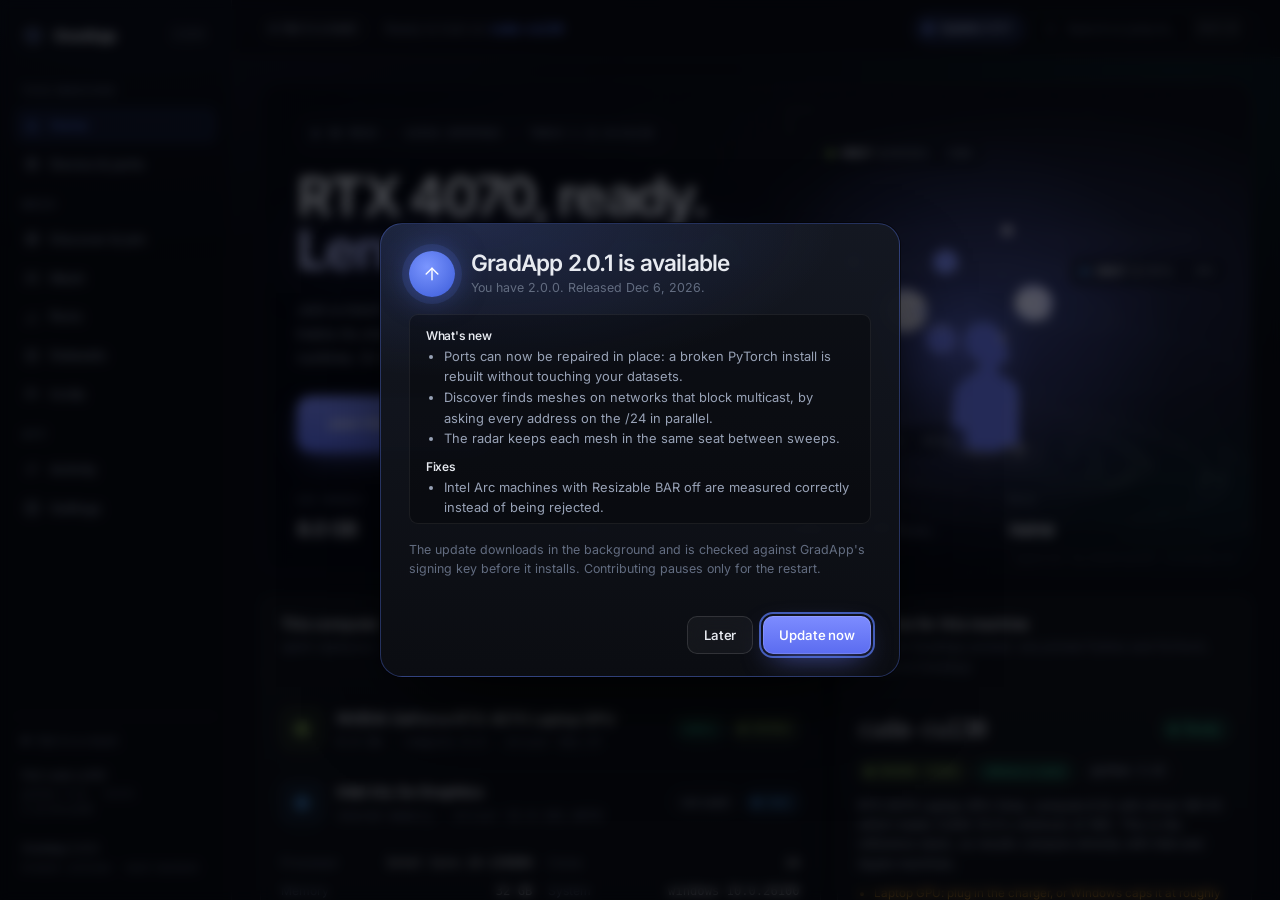
==== app/ui/index.html @ b59b4591 "GradApp 2: Tauri app with the GradMesh v5 interface, gmctl CLI Co-Authored-By: Claude Opus 5.5 <nore" ====
<!doctype html>
<html lang="en">
  <head>
    <meta charset="utf-8" />
    <meta name="viewport" content="width=device-width, initial-scale=1" />
    <meta name="color-scheme" content="dark" />
    <title>GradApp</title>
    <link rel="icon" href="./logo.png" />
    <link rel="preload" href="./fonts/InterVariable-latin.woff2" as="font" type="font/woff2" crossorigin />
    <link rel="stylesheet" href="./css/tokens.css" />
    <link rel="stylesheet" href="./css/dashboard.css" />
    <link rel="stylesheet" href="./css/radar.css" />
    <link rel="stylesheet" href="./css/app.css" />
  </head>
  <body>
    <div id="app" class="dash"></div>
    <div id="toasts" class="toasts" aria-live="polite"></div>
    <script type="module" src="./js/app.js"></script>
  </body>
</html>
---- app/ui/css/tokens.css ----
/* GradMesh v5 design system, carried over verbatim from Gradmesh-v5/app/globals.css.
   Local edits are marked "GradApp:". */
@font-face {
  font-family: "Inter";
  src: url("../fonts/InterVariable-latin.woff2") format("woff2");
  font-weight: 100 900;
  font-display: swap;
}

/* GradMesh design system.
   Hand-written rather than utility classes: the product is mostly dense, live
   data, and a small set of well-tuned primitives reads better here than a wall
   of class names. */

:root {
  /* A blue-black ground with an azure primary. The palette is deliberately
     narrow: one accent for anything actionable, cyan for secondary data series,
     and emerald reserved exclusively for "this is live right now", so a green
     dot on this product always means the same thing. */
  --bg: #07080b;
  --bg-elevated: #0b0d12;
  --surface: #0e1117;
  --surface-2: #141822;
  --line: rgba(255, 255, 255, 0.07);
  --line-strong: rgba(255, 255, 255, 0.13);

  --text: #e7eaf0;
  --text-dim: #98a2b6;
  --text-faint: #626c80;

  --accent: #5b7cfa;
  --accent-hover: #7b96ff;
  --accent-dim: #3b5bd9;
  --accent-glow: rgba(91, 124, 250, 0.2);
  --cyan: #22d3ee;
  --violet: #a78bfa;
  --live: #34d399;
  --warn: #f5a524;
  --danger: #f76b6b;

  --radius: 14px;
  --radius-sm: 9px;
  --radius-lg: 22px;

  --font-sans: "Inter", ui-sans-serif, system-ui, -apple-system, "Segoe UI", Roboto, sans-serif;
  --font-mono: ui-monospace, "SF Mono", "JetBrains Mono", "Cascadia Code", Consolas, monospace;

  --shadow-lift: 0 1px 0 rgba(255, 255, 255, 0.04) inset, 0 18px 40px -24px rgba(0, 0, 0, 0.9);

  color-scheme: dark;
}

* {
  box-sizing: border-box;
  min-width: 0;
}

html,
body {
  margin: 0;
  padding: 0;
  background: var(--bg);
  color: var(--text);
  font-family: var(--font-sans);
  font-size: 15px;
  line-height: 1.55;
  -webkit-font-smoothing: antialiased;
  text-rendering: optimizeLegibility;
}

body {
  min-height: 100vh;
  overflow-x: hidden;
}

/* A faint field of light behind everything, so flat panels have something to
   sit on. Fixed so it does not move while the page scrolls. */
body::before {
  content: "";
  position: fixed;
  inset: 0;
  pointer-events: none;
  z-index: 0;
  background:
    radial-gradient(900px 600px at 12% -10%, rgba(91, 124, 250, 0.07), transparent 60%),
    radial-gradient(800px 500px at 92% 8%, rgba(34, 211, 238, 0.06), transparent 62%);
}

a {
  color: inherit;
  text-decoration: none;
}

button,
input,
select,
textarea {
  font: inherit;
  color: inherit;
}

h1,
h2,
h3,
h4 {
  margin: 0;
  font-weight: 560;
  letter-spacing: -0.022em;
  line-height: 1.15;
}

h1 {
  font-size: clamp(2.1rem, 5vw, 3.4rem);
  letter-spacing: -0.035em;
}
h2 {
  font-size: 1.4rem;
}
h3 {
  font-size: 1.05rem;
}

p {
  margin: 0;
}

hr {
  border: 0;
  border-top: 1px solid var(--line);
  margin: 0;
}

::selection {
  background: var(--accent);
  color: #ffffff;
}

/* ------------------------------------------------------------------ layout */

.shell {
  position: relative;
  z-index: 1;
}

.container {
  width: min(1240px, calc(100% - 48px));
  margin-inline: auto;
}

.container-wide {
  width: min(1560px, calc(100% - 48px));
  margin-inline: auto;
}

.stack {
  display: flex;
  flex-direction: column;
  gap: 18px;
}
.stack-sm {
  display: flex;
  flex-direction: column;
  gap: 9px;
}
.stack-lg {
  display: flex;
  flex-direction: column;
  gap: 34px;
}

.row {
  display: flex;
  align-items: center;
  gap: 12px;
}
.row-between {
  display: flex;
  align-items: center;
  justify-content: space-between;
  gap: 16px;
  flex-wrap: wrap;
}
.wrap {
  flex-wrap: wrap;
}
.grow {
  flex: 1;
}

.grid {
  display: grid;
  gap: 16px;
}
.grid-2 {
  grid-template-columns: repeat(auto-fit, minmax(320px, 1fr));
}
.grid-3 {
  grid-template-columns: repeat(auto-fit, minmax(250px, 1fr));
}
.grid-4 {
  grid-template-columns: repeat(auto-fit, minmax(190px, 1fr));
}

/* ------------------------------------------------------------------ text */

.eyebrow {
  font-size: 0.7rem;
  font-weight: 600;
  letter-spacing: 0.16em;
  text-transform: uppercase;
  color: var(--text-faint);
}

.lead {
  font-size: 1.08rem;
  color: var(--text-dim);
  line-height: 1.6;
}

.muted {
  color: var(--text-dim);
}
.faint {
  color: var(--text-faint);
}
.small {
  font-size: 0.83rem;
}
.mono {
  font-family: var(--font-mono);
  font-variant-numeric: tabular-nums;
  letter-spacing: -0.01em;
}
.accent {
  color: var(--accent);
}
.nowrap {
  white-space: nowrap;
}
.truncate {
  overflow: hidden;
  text-overflow: ellipsis;
  white-space: nowrap;
}

/* ------------------------------------------------------------------ panels */

.panel {
  background: linear-gradient(180deg, rgba(255, 255, 255, 0.028), rgba(255, 255, 255, 0.008));
  border: 1px solid var(--line);
  border-radius: var(--radius);
  padding: 20px;
  box-shadow: var(--shadow-lift);
}

.panel-flush {
  padding: 0;
  overflow: hidden;
}

.panel-header {
  display: flex;
  align-items: center;
  justify-content: space-between;
  gap: 14px;
  padding: 15px 20px;
  border-bottom: 1px solid var(--line);
}

.panel-body {
  padding: 20px;
}

.panel-title {
  font-size: 0.95rem;
  font-weight: 560;
  letter-spacing: -0.01em;
}

/* ------------------------------------------------------------------ stats */

.stat {
  background: linear-gradient(180deg, rgba(255, 255, 255, 0.03), rgba(255, 255, 255, 0.006));
  border: 1px solid var(--line);
  border-radius: var(--radius);
  padding: 16px 18px;
  display: flex;
  flex-direction: column;
  gap: 6px;
  position: relative;
  overflow: hidden;
}

.stat-label {
  font-size: 0.72rem;
  letter-spacing: 0.1em;
  text-transform: uppercase;
  color: var(--text-faint);
  font-weight: 560;
}

.stat-value {
  font-family: var(--font-mono);
  font-variant-numeric: tabular-nums;
  font-size: 1.85rem;
  font-weight: 500;
  letter-spacing: -0.035em;
  line-height: 1.05;
}

.stat-value.is-accent {
  color: var(--accent);
}

.stat-foot {
  font-size: 0.79rem;
  color: var(--text-dim);
}

/* ------------------------------------------------------------------ badges */

.badge {
  display: inline-flex;
  align-items: center;
  gap: 6px;
  padding: 3px 9px;
  border-radius: 999px;
  font-size: 0.73rem;
  font-weight: 560;
  letter-spacing: 0.01em;
  border: 1px solid var(--line-strong);
  color: var(--text-dim);
  white-space: nowrap;
}

.badge-accent {
  color: var(--accent);
  border-color: rgba(91, 124, 250, 0.32);
  background: rgba(91, 124, 250, 0.08);
}
.badge-cyan {
  color: var(--cyan);
  border-color: rgba(34, 211, 238, 0.32);
  background: rgba(34, 211, 238, 0.08);
}
.badge-warn {
  color: var(--warn);
  border-color: rgba(245, 165, 36, 0.32);
  background: rgba(245, 165, 36, 0.08);
}
.badge-danger {
  color: var(--danger);
  border-color: rgba(247, 107, 107, 0.32);
  background: rgba(247, 107, 107, 0.08);
}

.dot {
  width: 7px;
  height: 7px;
  border-radius: 999px;
  background: currentColor;
  flex: none;
}

.dot-live {
  background: var(--live);
  box-shadow: 0 0 0 0 rgba(52, 211, 153, 0.45);
  animation: pulse 2.4s ease-out infinite;
}

.badge-live {
  color: var(--live);
  border-color: rgba(52, 211, 153, 0.3);
  background: rgba(52, 211, 153, 0.08);
}

@keyframes pulse {
  0% {
    box-shadow: 0 0 0 0 rgba(52, 211, 153, 0.45);
  }
  70% {
    box-shadow: 0 0 0 9px rgba(52, 211, 153, 0);
  }
  100% {
    box-shadow: 0 0 0 0 rgba(52, 211, 153, 0);
  }
}

/* ------------------------------------------------------------------ buttons */

.btn {
  display: inline-flex;
  align-items: center;
  justify-content: center;
  gap: 8px;
  padding: 9px 16px;
  border-radius: var(--radius-sm);
  border: 1px solid var(--line-strong);
  background: rgba(255, 255, 255, 0.04);
  color: var(--text);
  font-size: 0.88rem;
  font-weight: 540;
  cursor: pointer;
  transition: background 140ms ease, border-color 140ms ease, transform 140ms ease, opacity 140ms ease;
  white-space: nowrap;
}

.btn:hover:not(:disabled) {
  background: rgba(255, 255, 255, 0.08);
  border-color: rgba(255, 255, 255, 0.22);
}

.btn:active:not(:disabled) {
  transform: translateY(1px);
}

.btn:disabled {
  opacity: 0.42;
  cursor: not-allowed;
}

.btn-primary {
  background: var(--accent);
  border-color: var(--accent);
  color: #ffffff;
  font-weight: 600;
}

.btn-primary:hover:not(:disabled) {
  background: var(--accent-hover);
  border-color: var(--accent-hover);
}

.btn-ghost {
  background: transparent;
  border-color: transparent;
  color: var(--text-dim);
}
.btn-ghost:hover:not(:disabled) {
  color: var(--text);
  background: rgba(255, 255, 255, 0.05);
  border-color: transparent;
}

.btn-danger {
  color: var(--danger);
  border-color: rgba(247, 107, 107, 0.3);
}
.btn-danger:hover:not(:disabled) {
  background: rgba(247, 107, 107, 0.12);
  border-color: rgba(247, 107, 107, 0.5);
}

.btn-lg {
  padding: 13px 24px;
  font-size: 0.97rem;
  border-radius: 11px;
}

.btn-sm {
  padding: 5px 11px;
  font-size: 0.79rem;
}

/* A command to paste elsewhere: one line that scrolls sideways rather than
   wrapping, so the copy button never lands on top of the text. */
.copy-line {
  display: flex;
  align-items: center;
  gap: 10px;
  min-width: 0;
  padding: 7px 7px 7px 13px;
  border-radius: var(--radius-sm);
  border: 1px solid var(--line);
  background: rgba(0, 0, 0, 0.35);
}

.copy-line code {
  flex: 1;
  min-width: 0;
  overflow-x: auto;
  white-space: nowrap;
  font-family: var(--font-mono);
  font-size: 0.84rem;
  color: var(--text);
  scrollbar-width: none;
}

.copy-line code::-webkit-scrollbar {
  display: none;
}

.copy-line .btn {
  flex: none;
}

/* Label and value pairs: machine cards, and the join page's device summary. */
.node-facts {
  display: grid;
  grid-template-columns: repeat(2, minmax(0, 1fr));
  gap: 9px 16px;
  font-size: 0.81rem;
}

.node-fact {
  display: flex;
  justify-content: space-between;
  gap: 8px;
}

.node-fact {
  min-width: 0;
}

.node-fact span:first-child {
  flex: none;
  color: var(--text-faint);
}

.node-fact span:last-child {
  min-width: 0;
  font-family: var(--font-mono);
  font-variant-numeric: tabular-nums;
}

/* A machine's software stack, on its card. */
.sw-block {
  display: flex;
  flex-direction: column;
  gap: 8px;
  padding: 10px 12px;
  border-radius: var(--radius-sm);
  border: 1px solid var(--line);
  background: rgba(255, 255, 255, 0.015);
}

.sw-title {
  font-size: 0.7rem;
  letter-spacing: 0.1em;
  text-transform: uppercase;
  color: var(--text-faint);
  font-weight: 560;
}

.sw-grid {
  display: grid;
  grid-template-columns: repeat(2, minmax(0, 1fr));
  gap: 6px 14px;
  margin: 0;
}

.sw-grid > div {
  display: flex;
  flex-direction: column;
  gap: 1px;
  min-width: 0;
}

.sw-grid dt {
  font-size: 0.68rem;
  color: var(--text-faint);
}

.sw-grid dd {
  margin: 0;
  font-size: 0.76rem;
  color: var(--text-dim);
}

.sw-grid > div.is-behind dd {
  color: var(--warn);
}

.sw-drift {
  color: var(--warn);
}

/* ------------------------------------------------------------------ forms */

.field {
  display: flex;
  flex-direction: column;
  gap: 7px;
}

.label {
  font-size: 0.8rem;
  font-weight: 540;
  color: var(--text-dim);
}

.hint {
  font-size: 0.78rem;
  color: var(--text-faint);
  line-height: 1.45;
}

.input,
.select,
.textarea {
  width: 100%;
  padding: 10px 13px;
  border-radius: var(--radius-sm);
  border: 1px solid var(--line-strong);
  background: rgba(0, 0, 0, 0.35);
  color: var(--text);
  font-size: 0.9rem;
  transition: border-color 140ms ease, box-shadow 140ms ease;
}

.input:focus,
.select:focus,
.textarea:focus {
  outline: none;
  border-color: rgba(91, 124, 250, 0.5);
  box-shadow: 0 0 0 3px rgba(91, 124, 250, 0.1);
}

.textarea {
  resize: vertical;
  min-height: 78px;
}

.select {
  appearance: none;
  background-image: linear-gradient(45deg, transparent 50%, var(--text-dim) 50%),
    linear-gradient(135deg, var(--text-dim) 50%, transparent 50%);
  background-position: calc(100% - 18px) 50%, calc(100% - 13px) 50%;
  background-size: 5px 5px, 5px 5px;
  background-repeat: no-repeat;
  padding-right: 34px;
}

.range {
  width: 100%;
  accent-color: var(--accent);
}

/* ------------------------------------------------------------------ tables */

.table-scroll {
  overflow-x: auto;
}

.table {
  width: 100%;
  border-collapse: collapse;
  font-size: 0.87rem;
}

.table th {
  text-align: left;
  font-weight: 560;
  font-size: 0.72rem;
  letter-spacing: 0.1em;
  text-transform: uppercase;
  color: var(--text-faint);
  padding: 11px 16px;
  border-bottom: 1px solid var(--line);
  white-space: nowrap;
}

.table td {
  padding: 13px 16px;
  border-bottom: 1px solid var(--line);
  vertical-align: middle;
}

.table tbody tr:last-child td {
  border-bottom: none;
}

.table tbody tr {
  transition: background 120ms ease;
}

.table tbody tr:hover {
  background: rgba(255, 255, 255, 0.022);
}

.num {
  font-family: var(--font-mono);
  font-variant-numeric: tabular-nums;
  text-align: right;
}

/* ------------------------------------------------------------------ meters */

.meter {
  height: 6px;
  border-radius: 999px;
  background: rgba(255, 255, 255, 0.07);
  overflow: hidden;
}

.meter-fill {
  height: 100%;
  border-radius: 999px;
  background: var(--accent);
  transition: width 500ms cubic-bezier(0.22, 1, 0.36, 1);
}

.meter-fill.is-cyan {
  background: var(--cyan);
}
.meter-fill.is-warn {
  background: var(--warn);
}
.meter-fill.is-danger {
  background: var(--danger);
}

/* ------------------------------------------------------------------ code */

.code {
  font-family: var(--font-mono);
  font-size: 0.83rem;
  background: rgba(0, 0, 0, 0.45);
  border: 1px solid var(--line);
  border-radius: var(--radius-sm);
  padding: 12px 14px;
  overflow-x: auto;
  white-space: pre;
  color: var(--accent);
}

.code-inline {
  font-family: var(--font-mono);
  font-size: 0.85em;
  background: rgba(255, 255, 255, 0.07);
  padding: 1px 6px;
  border-radius: 5px;
}

/* ------------------------------------------------------------------ misc */

.divider {
  height: 1px;
  background: var(--line);
}

.empty {
  padding: 44px 20px;
  text-align: center;
  color: var(--text-faint);
  font-size: 0.9rem;
}

.notice {
  border-radius: var(--radius-sm);
  padding: 12px 15px;
  font-size: 0.86rem;
  border: 1px solid var(--line-strong);
  background: rgba(255, 255, 255, 0.03);
  line-height: 1.5;
}

.notice-warn {
  border-color: rgba(245, 165, 36, 0.3);
  background: rgba(245, 165, 36, 0.07);
  color: #ffdca8;
}

.notice-danger {
  border-color: rgba(247, 107, 107, 0.3);
  background: rgba(247, 107, 107, 0.07);
  color: #ffc4c4;
}

.notice-accent {
  border-color: rgba(91, 124, 250, 0.26);
  background: rgba(91, 124, 250, 0.06);
  color: #c9d6ff;
}

.spin {
  animation: spin 900ms linear infinite;
}

@keyframes spin {
  to {
    transform: rotate(360deg);
  }
}

.sr-only {
  position: absolute;
  width: 1px;
  height: 1px;
  padding: 0;
  margin: -1px;
  overflow: hidden;
  clip: rect(0, 0, 0, 0);
  white-space: nowrap;
  border: 0;
}

@media (prefers-reduced-motion: reduce) {
  *,
  *::before,
  *::after {
    animation-duration: 0.001ms !important;
    animation-iteration-count: 1 !important;
    transition-duration: 0.001ms !important;
  }
}

@media (max-width: 720px) {
  .container,
  .container-wide {
    width: calc(100% - 32px);
  }
  .panel {
    padding: 16px;
  }
}

/* ----------------------------------------------------------------- vendors */
/* NVIDIA, Intel and Apple each get one hue, used for every badge, dot and bar
   that belongs to them. None of them is emerald, which stays reserved for
   "live right now". */

:root {
  --vendor-nvidia: #a3d65c;
  --vendor-intel: #4ea8ff;
  --vendor-apple: #d3d5de;
  --vendor-cpu: #7d8699;
}

.vendor {
  display: inline-flex;
  align-items: center;
  gap: 6px;
  padding: 2px 9px 2px 7px;
  border-radius: 999px;
  border: 1px solid var(--line-strong);
  font-size: 0.74rem;
  font-weight: 520;
  white-space: nowrap;
  color: var(--text-dim);
  background: rgba(255, 255, 255, 0.03);
}

.vendor-dot {
  display: inline-block;
  width: 7px;
  height: 7px;
  border-radius: 999px;
  flex: none;
  background: var(--vendor-cpu);
}

.vendor-nvidia .vendor-dot,
.vendor-dot.vendor-nvidia {
  background: var(--vendor-nvidia);
}
.vendor-intel .vendor-dot,
.vendor-dot.vendor-intel {
  background: var(--vendor-intel);
}
.vendor-apple .vendor-dot,
.vendor-dot.vendor-apple {
  background: var(--vendor-apple);
}

.vendor.vendor-nvidia {
  color: var(--vendor-nvidia);
  border-color: rgba(163, 214, 92, 0.32);
  background: rgba(163, 214, 92, 0.06);
}
.vendor.vendor-intel {
  color: var(--vendor-intel);
  border-color: rgba(78, 168, 255, 0.32);
  background: rgba(78, 168, 255, 0.06);
}
.vendor.vendor-apple {
  color: var(--vendor-apple);
  border-color: rgba(211, 213, 222, 0.28);
  background: rgba(211, 213, 222, 0.05);
}
---- app/ui/css/dashboard.css ----
/* GradMesh v5 dashboard layout and components (Gradmesh-v5/app/dashboard/dashboard.css). */
.dash {
  display: grid;
  grid-template-columns: 240px 1fr;
  min-height: 100vh;
}

.dash-side {
  border-right: 1px solid var(--line);
  background: rgba(0, 0, 0, 0.25);
  padding: 18px 14px;
  display: flex;
  flex-direction: column;
  gap: 22px;
  position: sticky;
  top: 0;
  height: 100vh;
  overflow-y: auto;
}

.dash-brand {
  display: flex;
  align-items: center;
  gap: 10px;
  padding: 6px 8px;
  font-weight: 600;
  letter-spacing: -0.02em;
}

.dash-nav {
  display: flex;
  flex-direction: column;
  gap: 2px;
}

.dash-nav-label {
  font-size: 0.68rem;
  letter-spacing: 0.14em;
  text-transform: uppercase;
  color: var(--text-faint);
  padding: 12px 8px 6px;
  font-weight: 600;
}

.dash-link {
  display: flex;
  align-items: center;
  justify-content: space-between;
  gap: 10px;
  padding: 8px 10px;
  border-radius: 9px;
  font-size: 0.89rem;
  color: var(--text-dim);
  transition: background 120ms ease, color 120ms ease;
}

.dash-link:hover {
  background: rgba(255, 255, 255, 0.045);
  color: var(--text);
}

.dash-link.is-active {
  background: rgba(91, 124, 250, 0.1);
  color: var(--accent);
}

.dash-side-foot {
  margin-top: auto;
  display: flex;
  flex-direction: column;
  gap: 10px;
  padding-top: 14px;
  border-top: 1px solid var(--line);
}

.dash-stack {
  display: flex;
  flex-direction: column;
  gap: 2px;
  padding: 7px 8px;
  border-radius: var(--radius-sm);
  font-size: 0.72rem;
  color: var(--text-dim);
  transition: background 0.15s ease;
}

.dash-stack .mono {
  font-size: 0.66rem;
  color: var(--text-faint);
}

.dash-stack:hover {
  background: rgba(255, 255, 255, 0.04);
}

.dash-main {
  min-width: 0;
  display: flex;
  flex-direction: column;
}

.dash-topbar {
  position: sticky;
  top: 0;
  z-index: 20;
  display: flex;
  align-items: center;
  justify-content: space-between;
  gap: 16px;
  padding: 15px 28px;
  border-bottom: 1px solid var(--line);
  background: rgba(7, 8, 11, 0.86);
  backdrop-filter: blur(12px);
  flex-wrap: wrap;
}

.dash-content {
  padding: 26px 28px 60px;
  display: flex;
  flex-direction: column;
  gap: 22px;
}

.page-title {
  font-size: 1.32rem;
  letter-spacing: -0.024em;
  font-weight: 560;
}

/* ------------------------------------------------------------------- feed */

.feed {
  display: flex;
  flex-direction: column;
  max-height: 420px;
  overflow-y: auto;
}

.feed-item {
  display: grid;
  grid-template-columns: 62px 1fr;
  gap: 12px;
  padding: 9px 20px;
  border-bottom: 1px solid var(--line);
  font-size: 0.84rem;
  align-items: baseline;
}

.feed-item:last-child {
  border-bottom: none;
}

.feed-time {
  font-family: var(--font-mono);
  font-size: 0.74rem;
  color: var(--text-faint);
}

.feed-kind {
  font-weight: 560;
}

/* ------------------------------------------------------------------ nodes */

.node-card {
  border: 1px solid var(--line);
  border-radius: var(--radius);
  padding: 16px 18px;
  background: linear-gradient(180deg, rgba(255, 255, 255, 0.026), rgba(255, 255, 255, 0.005));
  display: flex;
  flex-direction: column;
  gap: 13px;
  transition: border-color 160ms ease;
}

.node-card.is-training {
  border-color: rgba(52, 211, 153, 0.3);
  background: linear-gradient(180deg, rgba(52, 211, 153, 0.045), rgba(255, 255, 255, 0.005));
}

.node-card.is-offline {
  opacity: 0.5;
}

.node-head {
  display: flex;
  align-items: flex-start;
  justify-content: space-between;
  gap: 12px;
}

.node-name {
  font-weight: 560;
  letter-spacing: -0.012em;
}

/* ------------------------------------------------------------------ shards */

.shard-row {
  display: grid;
  grid-template-columns: minmax(120px, 1.2fr) 1fr 92px;
  gap: 14px;
  align-items: center;
  padding: 11px 0;
  border-bottom: 1px solid var(--line);
}

.shard-row:last-child {
  border-bottom: none;
}

.shard-track {
  position: relative;
  height: 20px;
  border-radius: 6px;
  background: rgba(255, 255, 255, 0.05);
  overflow: hidden;
}

.shard-fill {
  height: 100%;
  border-radius: 6px;
  transition: width 700ms cubic-bezier(0.22, 1, 0.36, 1);
}

.shard-fill.is-running {
  background: linear-gradient(90deg, rgba(91, 124, 250, 0.9), rgba(123, 150, 255, 0.5));
}
.shard-fill.is-queued {
  background: rgba(255, 255, 255, 0.12);
}
.shard-fill.is-done {
  background: rgba(52, 211, 153, 0.4);
}
.shard-fill.is-late {
  background: linear-gradient(90deg, rgba(245, 165, 36, 0.85), rgba(245, 165, 36, 0.4));
}
.shard-fill.is-lost {
  background: linear-gradient(90deg, rgba(247, 107, 107, 0.8), rgba(247, 107, 107, 0.4));
}

.shard-marker {
  position: absolute;
  top: 0;
  bottom: 0;
  width: 1px;
  background: rgba(255, 255, 255, 0.35);
}

/* ------------------------------------------------------------------ chart */

.spark {
  display: flex;
  align-items: flex-end;
  gap: 3px;
  height: 74px;
}

.spark-bar {
  flex: 1;
  min-width: 3px;
  border-radius: 3px 3px 0 0;
  background: linear-gradient(180deg, var(--accent), rgba(91, 124, 250, 0.25));
  transition: height 500ms cubic-bezier(0.22, 1, 0.36, 1);
}

/* ---------------------------------------------------------------- dropzone */

.dropzone {
  border: 1px dashed var(--line-strong);
  border-radius: var(--radius);
  padding: 34px 22px;
  text-align: center;
  transition: border-color 160ms ease, background 160ms ease;
  cursor: pointer;
}

.dropzone.is-over {
  border-color: var(--accent);
  background: rgba(91, 124, 250, 0.06);
}

/* ---------------------------------------------------------------- responsive */

/* GradApp: the window never gets narrower than 980px, so the sidebar collapses only below 760px. */
@media (max-width: 760px) {
  .dash {
    grid-template-columns: 1fr;
  }
  .dash-side {
    position: static;
    height: auto;
    border-right: none;
    border-bottom: 1px solid var(--line);
    flex-direction: row;
    align-items: center;
    gap: 14px;
    overflow-x: auto;
    padding: 12px 16px;
  }
  .dash-nav {
    flex-direction: row;
    gap: 4px;
  }
  .dash-nav-label,
  .dash-side-foot {
    display: none;
  }
  .dash-content,
  .dash-topbar {
    padding-inline: 16px;
  }
}

/* ------------------------------------------------------------------- dock */

/* Pinned indicator for whatever is training. Present on every dashboard page
   except the training page itself, so the answer to "is it still going" is
   never more than a glance away. */
.dock {
  position: fixed;
  right: 22px;
  bottom: 22px;
  z-index: 60;
  display: flex;
  align-items: stretch;
  gap: 0;
  border: 1px solid rgba(91, 124, 250, 0.35);
  border-radius: 16px;
  background: linear-gradient(180deg, rgba(20, 24, 34, 0.97), rgba(11, 13, 18, 0.97));
  backdrop-filter: blur(14px);
  box-shadow: 0 24px 60px -28px rgba(0, 0, 0, 1), 0 0 0 1px rgba(0, 0, 0, 0.4);
  overflow: hidden;
  max-width: min(360px, calc(100vw - 44px));
  animation: dock-in 420ms cubic-bezier(0.22, 1, 0.36, 1);
}

.dock.is-waiting {
  border-color: rgba(245, 165, 36, 0.4);
}

@keyframes dock-in {
  from {
    opacity: 0;
    transform: translateY(14px) scale(0.97);
  }
}

.dock-body {
  display: flex;
  align-items: center;
  gap: 13px;
  padding: 13px 6px 13px 14px;
  min-width: 0;
  flex: 1;
}

.dock-body:hover .dock-title {
  color: var(--accent);
}

/* Conic-gradient progress ring: no SVG, no layout, and it animates smoothly
   because only the custom property changes. */
.dock-ring {
  position: relative;
  width: 42px;
  height: 42px;
  flex: none;
  border-radius: 50%;
  display: grid;
  place-items: center;
  background: conic-gradient(
    var(--accent) var(--dock-progress, 0deg),
    rgba(255, 255, 255, 0.08) var(--dock-progress, 0deg)
  );
  transition: background 600ms cubic-bezier(0.22, 1, 0.36, 1);
}

.dock-ring::after {
  content: "";
  position: absolute;
  inset: 4px;
  border-radius: 50%;
  background: #0b0d12;
}

.dock-ring-value {
  position: relative;
  z-index: 1;
  font-family: var(--font-mono);
  font-size: 0.74rem;
  font-variant-numeric: tabular-nums;
  color: var(--text);
}

.dock-text {
  display: flex;
  flex-direction: column;
  gap: 3px;
  min-width: 0;
  flex: 1;
}

.dock-title {
  font-size: 0.86rem;
  font-weight: 560;
  transition: color 140ms ease;
}

.dock-sub {
  font-size: 0.73rem;
  color: var(--text-faint);
}

.dock-meter {
  display: block;
  height: 3px;
  border-radius: 999px;
  background: rgba(255, 255, 255, 0.08);
  overflow: hidden;
  margin-top: 3px;
}

.dock-meter-fill {
  display: block;
  height: 100%;
  border-radius: 999px;
  background: var(--accent);
  transition: width 600ms cubic-bezier(0.22, 1, 0.36, 1);
}

.dock-side {
  display: flex;
  flex-direction: column;
  align-items: flex-end;
  justify-content: space-between;
  padding: 9px 11px 9px 6px;
  border-left: 1px solid var(--line);
}

.dock-elapsed {
  font-size: 0.7rem;
  color: var(--text-faint);
}

.dock-close {
  background: none;
  border: none;
  color: var(--text-faint);
  font-size: 1.1rem;
  line-height: 1;
  cursor: pointer;
  padding: 2px 4px;
  border-radius: 5px;
}

.dock-close:hover {
  color: var(--text);
  background: rgba(255, 255, 255, 0.07);
}

@media (max-width: 720px) {
  .dock {
    right: 12px;
    bottom: 12px;
  }
}

/* --------------------------------------------------------------- training */

.train-hero {
  display: grid;
  grid-template-columns: minmax(240px, 380px) minmax(0, 1fr);
  gap: 26px;
  align-items: center;
  padding: 24px;
  border: 1px solid var(--line);
  border-radius: var(--radius-lg);
  background:
    radial-gradient(700px 280px at 20% 0%, rgba(91, 124, 250, 0.12), transparent 70%),
    linear-gradient(180deg, rgba(255, 255, 255, 0.028), rgba(255, 255, 255, 0.006));
}

.train-rig {
  min-width: 0;
}

.rig {
  position: relative;
  width: 100%;
  border-radius: var(--radius);
  overflow: hidden;
  background:
    radial-gradient(circle at 50% 42%, rgba(109, 124, 255, 0.14), transparent 62%),
    radial-gradient(circle at 50% 100%, rgba(34, 211, 238, 0.05), transparent 55%);
}

.rig-canvas {
  width: 100%;
  height: 100%;
}

.rig-canvas canvas {
  display: block;
  width: 100% !important;
  height: 100% !important;
}

.rig-note {
  position: absolute;
  left: 12px;
  top: 10px;
  font-size: 0.62rem;
  letter-spacing: 0.06em;
  color: var(--text-faint);
  opacity: 0.55;
  text-decoration: none;
  transition: opacity 0.15s ease;
}

.rig-note:hover {
  opacity: 1;
  color: var(--text-muted, var(--text-faint));
}

@media (max-width: 760px) {
  .train-hero {
    grid-template-columns: 1fr;
    padding: 16px;
    gap: 16px;
  }
}

.train-progress {
  min-width: 0;
}

.train-percent {
  font-size: clamp(2.4rem, 6vw, 3.8rem);
  font-weight: 500;
  letter-spacing: -0.04em;
  line-height: 1;
  margin: 10px 0 18px;
}

.train-bar {
  position: relative;
  height: 12px;
  border-radius: 999px;
  background: rgba(255, 255, 255, 0.07);
  overflow: hidden;
}

.train-bar-fill {
  height: 100%;
  border-radius: 999px;
  background: linear-gradient(90deg, var(--accent-dim), var(--accent), var(--cyan));
  transition: width 700ms cubic-bezier(0.22, 1, 0.36, 1);
}

/* One tick per round boundary, so the bar reads as discrete rounds rather than
   a continuous unknown. */
.train-bar-tick {
  position: absolute;
  top: 0;
  bottom: 0;
  width: 1px;
  background: rgba(7, 8, 11, 0.65);
}

.train-state {
  margin-top: 16px;
  padding: 10px 14px;
  border-radius: var(--radius-sm);
  border: 1px solid var(--line);
  background: rgba(0, 0, 0, 0.25);
  font-size: 0.87rem;
  color: var(--text-dim);
}

.train-shards {
  display: grid;
  grid-template-columns: repeat(auto-fit, minmax(260px, 1fr));
  gap: 16px;
}

.train-shard {
  padding: 12px 14px;
  border: 1px solid var(--line);
  border-radius: var(--radius-sm);
  background: rgba(255, 255, 255, 0.015);
}

@media (max-width: 900px) {
  .train-hero {
    grid-template-columns: 1fr;
  }
}

/* ------------------------------------------------------------- testing lab */

.lab-grid {
  display: grid;
  grid-template-columns: minmax(0, 1.15fr) minmax(0, 1fr);
  gap: 16px;
  align-items: start;
}

@media (max-width: 1180px) {
  .lab-grid {
    grid-template-columns: 1fr;
  }
}

/* Toggles for machine counts and partitioning arms. Buttons rather than
   checkboxes because the set is small and the state has to be readable at a
   glance while a sweep is being designed. */
.chip-row {
  display: flex;
  flex-wrap: wrap;
  gap: 7px;
}

.chip {
  padding: 6px 13px;
  border-radius: 999px;
  border: 1px solid var(--line-strong);
  background: rgba(255, 255, 255, 0.03);
  color: var(--text-dim);
  font-size: 0.82rem;
  cursor: pointer;
  transition: all 140ms ease;
}

.chip:hover {
  color: var(--text);
  border-color: rgba(255, 255, 255, 0.24);
}

.chip.is-on {
  background: rgba(91, 124, 250, 0.14);
  border-color: rgba(91, 124, 250, 0.5);
  color: var(--accent);
}

.suite-list {
  display: flex;
  flex-direction: column;
}

.suite-row {
  display: flex;
  align-items: center;
  gap: 12px;
  padding: 13px 20px;
  border: none;
  border-bottom: 1px solid var(--line);
  background: none;
  color: inherit;
  text-align: left;
  cursor: pointer;
  transition: background 120ms ease;
}

.suite-row:last-child {
  border-bottom: none;
}

.suite-row:hover {
  background: rgba(255, 255, 255, 0.025);
}

.suite-row.is-open {
  background: rgba(91, 124, 250, 0.08);
  box-shadow: inset 2px 0 0 var(--accent);
}

/* ----------------------------------------------------- network handoff */

/* The prompt between campaign legs. Loud on purpose: a sweep finishes when
   nobody is watching, and the next thing that has to happen is a person walking
   over to change the Wi-Fi. */
.handoff {
  border: 1px solid rgba(52, 211, 153, 0.4);
  border-radius: var(--radius-lg);
  padding: 22px 24px;
  background:
    radial-gradient(600px 240px at 15% 0%, rgba(52, 211, 153, 0.12), transparent 70%),
    linear-gradient(180deg, rgba(255, 255, 255, 0.03), rgba(255, 255, 255, 0.008));
  animation: handoff-in 420ms cubic-bezier(0.22, 1, 0.36, 1);
}

@keyframes handoff-in {
  from {
    opacity: 0;
    transform: translateY(-8px);
  }
}

.handoff-head {
  display: flex;
  align-items: center;
  justify-content: space-between;
  gap: 12px;
}

.handoff-steps {
  margin: 16px 0 0;
  padding-left: 20px;
  color: var(--text-dim);
  font-size: 0.88rem;
  line-height: 1.75;
  max-width: 620px;
}

.handoff-status {
  margin-top: 14px;
  font-size: 0.86rem;
}

.handoff-actions {
  display: flex;
  gap: 10px;
  margin-top: 16px;
  flex-wrap: wrap;
}

.handoff-actions .input {
  max-width: 320px;
}

.campaign-block {
  border-bottom: 1px solid var(--line);
}

.campaign-block:last-child {
  border-bottom: none;
}

/* ------------------------------------------------------ dataset catalogue */

.dataset-cards {
  display: grid;
  grid-template-columns: repeat(auto-fit, minmax(250px, 1fr));
  gap: 12px;
}

.dataset-card {
  border: 1px solid var(--line);
  border-radius: var(--radius-sm);
  padding: 14px;
  background: rgba(255, 255, 255, 0.015);
}

/* ------------------------------------------------------------------ guide */

/* The runbook, on the page where the work happens. Sits above the controls so
   the page reads as instructions first, then the thing being instructed. */
.guide {
  border: 1px solid var(--line);
  border-radius: var(--radius);
  background: linear-gradient(180deg, rgba(255, 255, 255, 0.028), rgba(255, 255, 255, 0.006));
  overflow: hidden;
}

.guide-head {
  display: flex;
  align-items: center;
  justify-content: space-between;
  gap: 14px;
  width: 100%;
  padding: 15px 20px;
  background: none;
  border: none;
  color: inherit;
  text-align: left;
  cursor: pointer;
  font-size: 0.95rem;
}

.guide-head:hover {
  background: rgba(255, 255, 255, 0.02);
}

.guide-toggle {
  font-size: 0.8rem;
  color: var(--accent);
  white-space: nowrap;
}

.guide-body {
  border-top: 1px solid var(--line);
  padding: 18px 20px 20px;
}

.guide-tabs {
  display: flex;
  gap: 6px;
  flex-wrap: wrap;
  margin-bottom: 18px;
}

.guide-tab {
  padding: 7px 14px;
  border-radius: 999px;
  border: 1px solid var(--line-strong);
  background: rgba(255, 255, 255, 0.03);
  color: var(--text-dim);
  font-size: 0.83rem;
  cursor: pointer;
  transition: all 140ms ease;
}

.guide-tab:hover {
  color: var(--text);
}

.guide-tab.is-on {
  background: rgba(91, 124, 250, 0.14);
  border-color: rgba(91, 124, 250, 0.5);
  color: var(--accent);
}

.guide-steps {
  margin: 0;
  padding-left: 22px;
  display: flex;
  flex-direction: column;
  gap: 14px;
  color: var(--text-dim);
  font-size: 0.89rem;
  line-height: 1.65;
}

.guide-steps strong {
  color: var(--text);
}

.guide-steps a {
  color: var(--accent);
  text-decoration: underline;
  text-underline-offset: 2px;
}

.mix-grid {
  display: grid;
  grid-template-columns: repeat(3, minmax(0, 1fr));
  gap: 12px;
}

.mix-card {
  position: relative;
  padding: 16px;
  border-radius: var(--radius);
  border: 1px solid var(--line);
  background: linear-gradient(180deg, rgba(255, 255, 255, 0.025), rgba(255, 255, 255, 0.005));
  display: flex;
  flex-direction: column;
  gap: 10px;
  overflow: hidden;
}

.mix-card::before {
  content: "";
  position: absolute;
  inset: 0 0 auto 0;
  height: 2px;
  background: var(--vendor-cpu);
  opacity: 0.7;
}
.mix-card.vendor-nvidia::before { background: var(--vendor-nvidia); }
.mix-card.vendor-intel::before { background: var(--vendor-intel); }
.mix-card.vendor-apple::before { background: var(--vendor-apple); }

.mix-card.is-empty {
  opacity: 0.72;
}

.mix-count {
  font-size: 1.7rem;
  font-weight: 560;
  letter-spacing: -0.03em;
  line-height: 1;
}

.warn-list {
  margin: 0;
  padding-left: 16px;
  display: flex;
  flex-direction: column;
  gap: 3px;
  color: var(--warn);
  font-size: 0.78rem;
  line-height: 1.45;
}

.split-bar {
  display: flex;
  height: 8px;
  border-radius: 999px;
  overflow: hidden;
  background: rgba(255, 255, 255, 0.06);
}

.split-bar > span {
  height: 100%;
}

.split-bar .is-fixed {
  background: rgba(245, 165, 36, 0.75);
}

.split-bar .is-compute {
  background: var(--accent);
}

.legend {
  display: inline-flex;
  align-items: center;
  gap: 6px;
  font-size: 0.75rem;
  color: var(--text-faint);
}

.legend::before {
  content: "";
  width: 9px;
  height: 9px;
  border-radius: 3px;
  background: var(--accent);
}

.legend.is-fixed::before {
  background: rgba(245, 165, 36, 0.75);
}

.phase {
  font-size: 0.72rem;
  letter-spacing: 0.04em;
  text-transform: uppercase;
  color: var(--cyan);
}

.check-list {
  display: flex;
  flex-direction: column;
}

.check-row {
  display: grid;
  grid-template-columns: 22px minmax(0, 1fr);
  gap: 10px;
  padding: 11px 0;
  border-bottom: 1px solid var(--line);
}

.check-row:last-child {
  border-bottom: none;
}

.check-mark {
  width: 18px;
  height: 18px;
  border-radius: 999px;
  display: grid;
  place-items: center;
  font-size: 0.7rem;
  font-weight: 700;
  margin-top: 1px;
}

.check-mark.is-ok { background: rgba(52, 211, 153, 0.16); color: var(--live); }
.check-mark.is-warn { background: rgba(245, 165, 36, 0.16); color: var(--warn); }
.check-mark.is-fail { background: rgba(247, 107, 107, 0.16); color: var(--danger); }

.advanced {
  border: 1px solid var(--line);
  border-radius: var(--radius-sm);
  padding: 4px 14px;
}

.advanced > summary {
  cursor: pointer;
  padding: 10px 0;
  color: var(--text-dim);
  font-size: 0.88rem;
}

.advanced[open] > summary {
  margin-bottom: 8px;
  border-bottom: 1px solid var(--line);
}

.platform-tabs {
  display: flex;
  gap: 6px;
  flex-wrap: wrap;
}

@media (max-width: 900px) {
  .mix-grid {
    grid-template-columns: 1fr;
  }
}

.chip:disabled {
  opacity: 0.38;
  cursor: not-allowed;
}
---- app/ui/css/radar.css ----
/* Device radar. Loaded by the Discover page only. */

.radar-wrap {
  display: grid;
  grid-template-columns: minmax(0, 1fr) minmax(260px, 340px);
  gap: 22px;
  align-items: start;
}

.radar {
  position: relative;
  aspect-ratio: 1;
  max-height: 560px;
  margin-inline: auto;
  width: 100%;
  border-radius: 50%;
  background:
    radial-gradient(circle at 50% 50%, rgba(91, 124, 250, 0.1), transparent 62%),
    rgba(255, 255, 255, 0.012);
  border: 1px solid var(--line);
  overflow: hidden;
}

.radar-ring {
  position: absolute;
  border-radius: 50%;
  border: 1px solid var(--line);
  pointer-events: none;
}

.radar-ring-close {
  border-color: rgba(52, 211, 153, 0.22);
}
.radar-ring-nearby {
  border-color: rgba(91, 124, 250, 0.2);
}
.radar-ring-far {
  border-color: rgba(255, 255, 255, 0.09);
}
.radar-ring-unknown {
  border-style: dashed;
  border-color: rgba(255, 255, 255, 0.07);
}

.radar-ring-label {
  position: absolute;
  top: -8px;
  left: 50%;
  transform: translateX(-50%);
  padding: 0 8px;
  background: var(--bg);
  font-size: 0.62rem;
  letter-spacing: 0.12em;
  text-transform: uppercase;
  color: var(--text-faint);
  white-space: nowrap;
}

/* The sweep only turns while a scan is actually running, so motion on this
   page always means work is happening rather than being ambient decoration. */
.radar-sweep {
  position: absolute;
  inset: 0;
  border-radius: 50%;
  background: conic-gradient(
    from 0deg,
    rgba(91, 124, 250, 0.22) 0deg,
    rgba(91, 124, 250, 0.05) 26deg,
    transparent 60deg,
    transparent 360deg
  );
  opacity: 0;
  transition: opacity 400ms ease;
  pointer-events: none;
}

.radar.is-scanning .radar-sweep {
  opacity: 1;
  animation: radar-spin 2.4s linear infinite;
}

@keyframes radar-spin {
  to {
    transform: rotate(360deg);
  }
}

.radar-core {
  position: absolute;
  left: 50%;
  top: 50%;
  transform: translate(-50%, -50%);
  display: flex;
  flex-direction: column;
  align-items: center;
  gap: 8px;
  background: none;
  border: none;
  cursor: pointer;
  padding: 0;
}

.radar-core-dot {
  width: 54px;
  height: 54px;
  border-radius: 50%;
  background: radial-gradient(circle at 40% 35%, var(--accent-hover), var(--accent-dim));
  box-shadow: 0 0 0 8px rgba(91, 124, 250, 0.12), 0 0 34px rgba(91, 124, 250, 0.5);
  animation: radar-breathe 3.4s ease-in-out infinite;
}

@keyframes radar-breathe {
  0%,
  100% {
    box-shadow: 0 0 0 8px rgba(91, 124, 250, 0.12), 0 0 34px rgba(91, 124, 250, 0.45);
  }
  50% {
    box-shadow: 0 0 0 15px rgba(91, 124, 250, 0.05), 0 0 46px rgba(91, 124, 250, 0.6);
  }
}

.radar-core-label {
  font-size: 0.72rem;
  letter-spacing: 0.1em;
  text-transform: uppercase;
  color: var(--text-faint);
}

.radar-node {
  position: absolute;
  transform: translate(-50%, -50%);
  display: flex;
  flex-direction: column;
  align-items: center;
  gap: 6px;
  background: none;
  border: none;
  padding: 0;
  cursor: pointer;
  transition: transform 200ms cubic-bezier(0.22, 1, 0.36, 1);
}

.radar-node:hover,
.radar-node.is-selected {
  transform: translate(-50%, -50%) scale(1.12);
  z-index: 3;
}

.radar-avatar {
  width: 42px;
  height: 42px;
  border-radius: 50%;
  display: grid;
  place-items: center;
  font-size: 0.78rem;
  font-weight: 600;
  letter-spacing: 0.02em;
  border: 1px solid var(--line-strong);
  background: var(--surface-2);
  color: var(--text-dim);
  transition: border-color 200ms ease, box-shadow 200ms ease;
}

.radar-node.is-member .radar-avatar {
  border-color: rgba(52, 211, 153, 0.55);
  color: var(--live);
  box-shadow: 0 0 20px rgba(52, 211, 153, 0.25);
}

.radar-node.is-visitor .radar-avatar {
  border-color: rgba(34, 211, 238, 0.5);
  color: var(--cyan);
  box-shadow: 0 0 18px rgba(34, 211, 238, 0.18);
}

.radar-node.is-selected .radar-avatar {
  border-color: var(--accent);
  box-shadow: 0 0 24px rgba(91, 124, 250, 0.4);
}

.radar-node-label {
  font-size: 0.68rem;
  color: var(--text-faint);
  max-width: 110px;
  overflow: hidden;
  text-overflow: ellipsis;
  white-space: nowrap;
  text-align: center;
}

.radar-empty {
  position: absolute;
  left: 50%;
  bottom: 12%;
  transform: translateX(-50%);
  text-align: center;
  max-width: 60%;
}

.radar-side {
  display: flex;
  flex-direction: column;
  gap: 16px;
  padding: 20px;
  border: 1px solid var(--line);
  border-radius: var(--radius);
  background: linear-gradient(180deg, rgba(255, 255, 255, 0.028), rgba(255, 255, 255, 0.006));
  position: sticky;
  top: 84px;
}

.radar-legend {
  display: flex;
  flex-wrap: wrap;
  gap: 14px;
  font-size: 0.78rem;
  color: var(--text-dim);
}

.radar-key {
  display: inline-flex;
  align-items: center;
  gap: 7px;
}

.radar-swatch {
  width: 9px;
  height: 9px;
  border-radius: 50%;
  border: 1px solid var(--line-strong);
  background: var(--surface-2);
}

.radar-swatch.is-member {
  background: var(--live);
  border-color: var(--live);
}
.radar-swatch.is-visitor {
  background: var(--cyan);
  border-color: var(--cyan);
}

.radar-detail {
  border-top: 1px solid var(--line);
  padding-top: 16px;
}

@media (max-width: 1080px) {
  .radar-wrap {
    grid-template-columns: 1fr;
  }
  .radar-side {
    position: static;
  }
}

@media (prefers-reduced-motion: reduce) {
  .radar.is-scanning .radar-sweep,
  .radar-core-dot {
    animation: none;
  }
}
---- app/ui/css/app.css ----
/* GradApp 2: what the desktop app adds on top of the v5 system.
   Same tokens, same surfaces; nothing here introduces a new colour. The hero
   pieces (nebula, vignette, grain, HUD, glow title, solid button, annotations,
   corners, telemetry) are lifted from Gradmesh-v5/app/landing.css. */

html,
body {
  height: 100%;
  overflow: hidden;
}

body {
  user-select: none;
  -webkit-user-select: none;
}

input,
textarea,
.selectable,
.log,
code,
.code {
  user-select: text;
  -webkit-user-select: text;
}

:focus-visible {
  outline: 2px solid rgba(91, 124, 250, 0.7);
  outline-offset: 2px;
}

/* ------------------------------------------------------------- shell */

.dash {
  height: 100vh;
  min-height: 0;
  grid-template-columns: 232px minmax(0, 1fr);
  position: relative;
  z-index: 1;
}

.dash-side {
  height: 100vh;
  gap: 18px;
}

.dash-brand .brand-mark {
  color: var(--text);
}

.brand-version {
  font-family: var(--font-mono);
  font-size: 0.64rem;
  padding: 2px 6px;
  border-radius: 6px;
  border: 1px solid rgba(255, 255, 255, 0.14);
  color: var(--text-dim);
  font-weight: 500;
  margin-left: auto;
}

.dash-link {
  justify-content: flex-start;
  border: 0;
  background: none;
  width: 100%;
  cursor: pointer;
  text-align: left;
  font: inherit;
  font-size: 0.89rem;
}

.dash-link .icon {
  display: inline-flex;
  opacity: 0.8;
}

.dash-link .dash-link-label {
  flex: 1;
}

.dash-link kbd {
  font-family: var(--font-mono);
  font-size: 0.64rem;
  color: var(--text-faint);
  opacity: 0;
  transition: opacity 120ms ease;
}

.dash-link:hover kbd {
  opacity: 1;
}

.nav-dot {
  width: 7px;
  height: 7px;
  border-radius: 999px;
  background: transparent;
}
.nav-dot[data-tone="live"] {
  background: var(--live);
  box-shadow: 0 0 10px rgba(52, 211, 153, 0.6);
}
.nav-dot[data-tone="warn"] {
  background: var(--warn);
}
.nav-dot[data-tone="danger"] {
  background: var(--danger);
}
.nav-dot[data-tone="busy"] {
  background: var(--accent);
}

.dash-stack-btn {
  border: 0;
  background: none;
  text-align: left;
  cursor: pointer;
  font-family: inherit;
}

.dash-main {
  height: 100vh;
  overflow-y: auto;
  overflow-x: hidden;
  scroll-behavior: smooth;
}

.dash-topbar {
  padding: 12px 28px;
  min-height: 58px;
}

.dash-content {
  padding: 24px 28px 56px;
  max-width: 1320px;
  width: 100%;
}

.page-head {
  display: flex;
  align-items: flex-end;
  justify-content: space-between;
  gap: 18px;
  flex-wrap: wrap;
}

.page-head .lead {
  margin-top: 6px;
  max-width: 62ch;
  font-size: 0.95rem;
}

.page-title {
  font-size: 1.5rem;
}

.search-pill {
  display: inline-flex;
  align-items: center;
  gap: 9px;
  height: 32px;
  padding: 0 8px 0 11px;
  border-radius: 9px;
  border: 1px solid var(--line-strong);
  background: rgba(0, 0, 0, 0.3);
  color: var(--text-faint);
  font-size: 0.82rem;
  cursor: pointer;
  min-width: 220px;
  transition: border-color 140ms ease, color 140ms ease;
}

.search-pill:hover {
  color: var(--text-dim);
  border-color: rgba(255, 255, 255, 0.22);
}

.search-pill span:nth-child(2) {
  flex: 1;
  text-align: left;
}

kbd,
.kbd {
  font-family: var(--font-mono);
  font-size: 0.68rem;
  padding: 2px 6px;
  border-radius: 5px;
  border: 1px solid var(--line-strong);
  background: rgba(255, 255, 255, 0.04);
  color: var(--text-dim);
}

/* The update pill: present for as long as an update waits. */
.update-pill {
  display: inline-flex;
  align-items: center;
  gap: 8px;
  height: 30px;
  padding: 0 12px 0 10px;
  border-radius: 999px;
  border: 1px solid rgba(91, 124, 250, 0.42);
  background: rgba(91, 124, 250, 0.12);
  color: #c9d6ff;
  font-size: 0.8rem;
  font-weight: 560;
  cursor: pointer;
  animation: pill-in 420ms cubic-bezier(0.22, 1, 0.36, 1);
}

.update-pill:hover {
  background: rgba(91, 124, 250, 0.2);
}

.update-pill .dot {
  background: var(--accent-hover);
  box-shadow: 0 0 10px rgba(123, 150, 255, 0.9);
}

@keyframes pill-in {
  from {
    opacity: 0;
    transform: translateY(-4px);
  }
}

.icon {
  display: inline-flex;
  flex: none;
}

/* ---------------------------------------------------------------- hero */

.hero {
  position: relative;
  min-height: 452px;
  border-radius: var(--radius-lg);
  border: 1px solid var(--line);
  overflow: hidden;
  background: #04050a;
  isolation: isolate;
}

.hero-backdrop {
  position: absolute;
  inset: 0;
  z-index: 0;
  pointer-events: none;
}

.ld-nebula {
  position: absolute;
  inset: -10%;
  background:
    radial-gradient(42% 48% at 74% 44%, rgba(109, 124, 255, 0.26), transparent 70%),
    radial-gradient(30% 30% at 88% 82%, rgba(34, 211, 238, 0.09), transparent 70%),
    radial-gradient(36% 40% at 10% 92%, rgba(167, 139, 250, 0.1), transparent 70%),
    radial-gradient(60% 50% at 50% 120%, rgba(78, 168, 255, 0.07), transparent 70%);
  filter: blur(10px);
}

.ld-canvas {
  position: absolute;
  inset: 0;
  opacity: 0;
  transition: opacity 1.4s ease;
}

.hero.scene-ready .ld-canvas {
  opacity: 1;
}

.ld-canvas canvas {
  display: block;
  width: 100% !important;
  height: 100% !important;
}

/* No WebGL: a still of the same scene, drawn in CSS. */
.hero.scene-fallback .ld-canvas {
  opacity: 1;
  background:
    radial-gradient(circle at 72% 46%, rgba(200, 206, 255, 0.9) 0 3px, transparent 4px),
    radial-gradient(circle at 72% 46%, rgba(109, 124, 255, 0.55), transparent 16%),
    radial-gradient(ellipse 22% 7% at 72% 50%, transparent 92%, rgba(163, 214, 92, 0.35) 94%, transparent 97%),
    radial-gradient(ellipse 30% 10% at 72% 50%, transparent 94%, rgba(78, 168, 255, 0.3) 96%, transparent 98%),
    radial-gradient(ellipse 38% 13% at 72% 50%, transparent 95%, rgba(211, 213, 222, 0.25) 97%, transparent 99%);
}

.ld-vignette {
  position: absolute;
  inset: 0;
  background:
    linear-gradient(90deg, rgba(4, 5, 10, 0.92) 0%, rgba(4, 5, 10, 0.55) 34%, transparent 58%),
    radial-gradient(120% 90% at 60% 45%, transparent 55%, rgba(4, 5, 10, 0.85) 100%),
    linear-gradient(180deg, rgba(4, 5, 10, 0.3), transparent 18%, transparent 80%, rgba(4, 5, 10, 0.75));
}

.ld-grain {
  position: absolute;
  inset: 0;
  opacity: 0.07;
  mix-blend-mode: overlay;
  background-image: url("data:image/svg+xml;utf8,<svg xmlns='http://www.w3.org/2000/svg' width='160' height='160'><filter id='n'><feTurbulence type='fractalNoise' baseFrequency='0.9' numOctaves='2' stitchTiles='stitch'/></filter><rect width='100%' height='100%' filter='url(%23n)'/></svg>");
}

.hero-copy {
  position: relative;
  z-index: 2;
  padding: 34px 36px 26px;
  max-width: 560px;
  display: flex;
  flex-direction: column;
}

.ld-hud {
  align-self: flex-start;
  display: inline-flex;
  align-items: center;
  gap: 10px;
  padding: 7px 14px;
  border-radius: 999px;
  border: 1px solid rgba(255, 255, 255, 0.1);
  background: rgba(8, 10, 18, 0.55);
  backdrop-filter: blur(10px);
  font-family: var(--font-mono);
  font-size: 0.7rem;
  letter-spacing: 0.06em;
  text-transform: uppercase;
  color: var(--text-dim);
}

.ld-hud-sep {
  color: var(--text-faint);
}

.ld-pulse {
  width: 7px;
  height: 7px;
  border-radius: 999px;
  background: var(--text-faint);
}

.ld-pulse.is-on {
  background: var(--live);
  animation: pulse 2.4s ease-out infinite;
}

.ld-pulse.is-busy {
  background: var(--accent-hover);
}

.ld-pulse.is-warn {
  background: var(--warn);
}

.ld-title {
  margin-top: 22px;
  font-size: clamp(2.5rem, 4.4vw, 3.6rem);
  line-height: 0.98;
  letter-spacing: -0.05em;
  font-weight: 620;
  text-wrap: balance;
}

.ld-title-glow {
  display: block;
  background: linear-gradient(92deg, #c8ceff 0%, #8f9cff 38%, #5ad7f0 100%);
  -webkit-background-clip: text;
  background-clip: text;
  color: transparent;
  filter: drop-shadow(0 0 28px rgba(109, 124, 255, 0.35));
  padding-bottom: 0.06em;
}

.ld-lede {
  margin-top: 18px;
  max-width: 40ch;
  font-size: 1rem;
  line-height: 1.6;
  color: var(--text-dim);
}

.ld-actions {
  display: flex;
  flex-wrap: wrap;
  gap: 12px;
  margin-top: 26px;
  align-items: center;
}

.ld-btn {
  display: inline-flex;
  align-items: center;
  gap: 10px;
  height: 38px;
  padding: 0 16px;
  border-radius: 10px;
  font-size: 0.88rem;
  font-weight: 540;
  letter-spacing: -0.01em;
  white-space: nowrap;
  border: 0;
  cursor: pointer;
  transition: transform 0.18s ease, background 0.2s ease, border-color 0.2s ease, box-shadow 0.2s ease, opacity 0.2s ease;
}

.ld-btn:active:not(:disabled) {
  transform: translateY(1px);
}

.ld-btn:disabled {
  opacity: 0.5;
  cursor: not-allowed;
}

.ld-btn-lg {
  height: 50px;
  padding: 0 24px;
  font-size: 0.98rem;
  border-radius: 12px;
}

.ld-btn-xl {
  height: 56px;
  padding: 0 30px;
  font-size: 1.04rem;
  border-radius: 14px;
  font-weight: 600;
}

.ld-btn-solid {
  color: #fff;
  background: linear-gradient(180deg, #7d8cff, #5b6cf0);
  box-shadow: 0 0 0 1px rgba(255, 255, 255, 0.14) inset, 0 10px 30px -10px rgba(109, 124, 255, 0.8);
}

.ld-btn-solid:hover:not(:disabled) {
  box-shadow: 0 0 0 1px rgba(255, 255, 255, 0.22) inset, 0 14px 40px -10px rgba(109, 124, 255, 0.95);
}

.ld-btn-solid .arrow {
  transition: transform 0.2s ease;
}

.ld-btn-solid:hover .arrow {
  transform: translateX(3px);
}

.ld-btn-ghost {
  color: var(--text);
  background: rgba(255, 255, 255, 0.04);
  border: 1px solid rgba(255, 255, 255, 0.12);
  backdrop-filter: blur(10px);
}

.ld-btn-ghost:hover:not(:disabled) {
  border-color: rgba(255, 255, 255, 0.24);
  background: rgba(255, 255, 255, 0.07);
}

.ld-btn-danger {
  color: #ffd0d0;
  background: rgba(247, 107, 107, 0.1);
  border: 1px solid rgba(247, 107, 107, 0.35);
}

.ld-btn-danger:hover:not(:disabled) {
  background: rgba(247, 107, 107, 0.18);
}

.hero-stage {
  position: absolute;
  z-index: 2;
  top: 26px;
  right: 26px;
  bottom: 96px;
  width: 44%;
  pointer-events: none;
}

.ld-annotation {
  position: absolute;
  display: inline-flex;
  align-items: center;
  gap: 8px;
  padding: 6px 10px;
  border-radius: 8px;
  border: 1px solid rgba(255, 255, 255, 0.08);
  background: rgba(6, 8, 14, 0.5);
  backdrop-filter: blur(8px);
  font-family: var(--font-mono);
  font-size: 0.66rem;
  letter-spacing: 0.04em;
  text-transform: uppercase;
  color: var(--text-dim);
  white-space: nowrap;
}

.ld-annotation b {
  color: var(--text);
  font-weight: 600;
  margin-right: 4px;
}

.ld-corner {
  position: absolute;
  width: 26px;
  height: 26px;
  border-color: rgba(255, 255, 255, 0.22);
  border-style: solid;
}

.ld-corner-tl {
  top: 0;
  left: 0;
  border-width: 1px 0 0 1px;
}

.ld-corner-br {
  bottom: 0;
  right: 0;
  border-width: 0 1px 1px 0;
}

.ld-telemetry {
  position: relative;
  z-index: 2;
  display: grid;
  grid-template-columns: repeat(4, minmax(0, 1fr));
  border-top: 1px solid rgba(255, 255, 255, 0.08);
  margin: 0 36px;
  padding-bottom: 30px;
}

.ld-telemetry > div {
  padding: 14px 0 0;
  min-width: 0;
}

.ld-telemetry > div + div {
  padding-left: 22px;
  border-left: 1px solid rgba(255, 255, 255, 0.06);
}

.ld-telemetry dt {
  font-family: var(--font-mono);
  font-size: 0.66rem;
  letter-spacing: 0.08em;
  text-transform: uppercase;
  color: var(--text-faint);
}

.ld-telemetry dd {
  margin: 5px 0 0;
  font-size: 1.32rem;
  font-weight: 560;
  letter-spacing: -0.03em;
  white-space: nowrap;
  overflow: hidden;
  text-overflow: ellipsis;
}

.ld-telemetry dd small {
  font-size: 0.78rem;
  color: var(--text-faint);
  font-weight: 500;
  letter-spacing: 0;
  margin-left: 4px;
}

.rig-note {
  z-index: 3;
  right: 14px;
  left: auto;
  top: auto;
  bottom: 8px;
  position: absolute;
  font-size: 0.62rem;
  letter-spacing: 0.06em;
  color: var(--text-faint);
  opacity: 0.6;
  cursor: pointer;
}

.rig-note:hover {
  opacity: 1;
  color: var(--text-dim);
}

/* ----------------------------------------------------- device cards */

.home-grid {
  display: grid;
  grid-template-columns: minmax(0, 1.35fr) minmax(0, 1fr);
  gap: 16px;
}

.gpu-row {
  display: grid;
  grid-template-columns: 42px minmax(0, 1fr) auto;
  gap: 14px;
  align-items: center;
  padding: 14px 0;
  border-bottom: 1px solid var(--line);
}

.gpu-row:last-of-type {
  border-bottom: none;
}

.gpu-glyph {
  width: 42px;
  height: 42px;
  border-radius: 11px;
  display: grid;
  place-items: center;
  border: 1px solid var(--line-strong);
  background: var(--surface-2);
  color: var(--text-dim);
}

.gpu-glyph.vendor-nvidia {
  color: var(--vendor-nvidia);
  border-color: rgba(163, 214, 92, 0.32);
  background: rgba(163, 214, 92, 0.06);
}
.gpu-glyph.vendor-intel {
  color: var(--vendor-intel);
  border-color: rgba(78, 168, 255, 0.32);
  background: rgba(78, 168, 255, 0.06);
}
.gpu-glyph.vendor-apple {
  color: var(--vendor-apple);
  border-color: rgba(211, 213, 222, 0.28);
}

.gpu-name {
  font-weight: 560;
  letter-spacing: -0.012em;
}

.port-ticket {
  display: flex;
  flex-direction: column;
  gap: 12px;
}

.port-id {
  font-family: var(--font-mono);
  font-size: 1.5rem;
  letter-spacing: -0.03em;
  font-weight: 500;
}

.state-chip {
  display: inline-flex;
  align-items: center;
  gap: 7px;
  font-size: 0.78rem;
  font-weight: 560;
  padding: 3px 10px;
  border-radius: 999px;
  border: 1px solid var(--line-strong);
  color: var(--text-dim);
}

.state-chip.is-ready {
  color: var(--live);
  border-color: rgba(52, 211, 153, 0.3);
  background: rgba(52, 211, 153, 0.08);
}
.state-chip.is-installing {
  color: var(--accent);
  border-color: rgba(91, 124, 250, 0.32);
  background: rgba(91, 124, 250, 0.08);
}
.state-chip.is-stale,
.state-chip.is-not_installed {
  color: var(--warn);
  border-color: rgba(245, 165, 36, 0.3);
  background: rgba(245, 165, 36, 0.07);
}
.state-chip.is-failed,
.state-chip.is-blocked {
  color: var(--danger);
  border-color: rgba(247, 107, 107, 0.3);
  background: rgba(247, 107, 107, 0.07);
}

/* ---------------------------------------------------------- ports */

.port-list {
  display: flex;
  flex-direction: column;
}

.port-row {
  display: grid;
  grid-template-columns: minmax(0, 1.3fr) minmax(0, 1.6fr) 132px 118px;
  gap: 16px;
  align-items: center;
  padding: 14px 20px;
  border-bottom: 1px solid var(--line);
  transition: background 120ms ease;
}

.port-row:last-child {
  border-bottom: none;
}

.port-row.is-selected {
  background: rgba(91, 124, 250, 0.06);
  box-shadow: inset 2px 0 0 var(--accent);
}

.port-row.is-incompatible {
  opacity: 0.55;
}

.plat-row {
  display: flex;
  flex-wrap: wrap;
  gap: 5px;
}

.plat {
  font-family: var(--font-mono);
  font-size: 0.68rem;
  padding: 2px 7px;
  border-radius: 6px;
  border: 1px solid var(--line);
  color: var(--text-faint);
  background: rgba(255, 255, 255, 0.02);
}

.plat.is-here {
  color: var(--live);
  border-color: rgba(52, 211, 153, 0.35);
  background: rgba(52, 211, 153, 0.07);
}

.log {
  margin: 0;
  font-family: var(--font-mono);
  font-size: 0.78rem;
  line-height: 1.6;
  background: rgba(0, 0, 0, 0.45);
  border: 1px solid var(--line);
  border-radius: var(--radius-sm);
  padding: 12px 14px;
  overflow: auto;
  white-space: pre-wrap;
  word-break: break-word;
  color: var(--text-dim);
}

.log .ln {
  display: block;
}

.log .ln-time {
  color: var(--text-faint);
  margin-right: 10px;
}

.log .ln-src {
  display: inline-block;
  width: 92px;
  color: var(--accent);
}

.log .ln.is-warn {
  color: #ffdca8;
}
.log .ln.is-error {
  color: #ffc4c4;
}
.log .ln.is-ok {
  color: #a7f3d0;
}

.steps {
  display: flex;
  gap: 6px;
  flex-wrap: wrap;
}

.step {
  display: inline-flex;
  align-items: center;
  gap: 6px;
  font-size: 0.74rem;
  padding: 3px 9px 3px 7px;
  border-radius: 999px;
  border: 1px solid var(--line);
  color: var(--text-faint);
}

.step i {
  width: 6px;
  height: 6px;
  border-radius: 999px;
  background: var(--text-faint);
}

.step.is-done {
  color: var(--text-dim);
}
.step.is-done i {
  background: var(--live);
}
.step.is-active {
  color: var(--accent);
  border-color: rgba(91, 124, 250, 0.4);
}
.step.is-active i {
  background: var(--accent);
  box-shadow: 0 0 8px var(--accent);
}

/* -------------------------------------------------------- discover */

.mesh-row {
  display: grid;
  grid-template-columns: 40px minmax(0, 1fr) auto;
  gap: 14px;
  align-items: center;
  padding: 13px 20px;
  border-bottom: 1px solid var(--line);
  cursor: pointer;
  transition: background 120ms ease;
}

.mesh-row:last-child {
  border-bottom: none;
}

.mesh-row:hover {
  background: rgba(255, 255, 255, 0.022);
}

.mesh-row.is-selected {
  background: rgba(91, 124, 250, 0.08);
  box-shadow: inset 2px 0 0 var(--accent);
}

.radar-avatar.is-mesh {
  border-color: rgba(91, 124, 250, 0.55);
  color: var(--accent-hover);
  box-shadow: 0 0 20px rgba(91, 124, 250, 0.28);
}

.radar-node.is-local .radar-avatar {
  border-color: rgba(52, 211, 153, 0.55);
  color: var(--live);
  box-shadow: 0 0 20px rgba(52, 211, 153, 0.25);
}

.radar-ring-label {
  background: #090a0f;
}

.radar {
  max-height: 520px;
  max-width: 520px;
}

.scan-meter {
  height: 3px;
}

/* ----------------------------------------------------------- runs */

.run-row {
  display: grid;
  grid-template-columns: minmax(0, 1fr) auto;
  gap: 8px 12px;
  align-items: center;
  padding: 13px 18px;
  border-bottom: 1px solid var(--line);
  cursor: pointer;
  border-left: 0;
  border-right: 0;
  border-top: 0;
  background: none;
  text-align: left;
  width: 100%;
  color: inherit;
  font: inherit;
  transition: background 120ms ease;
}

.run-row:hover {
  background: rgba(255, 255, 255, 0.025);
}

.run-row.is-open {
  background: rgba(91, 124, 250, 0.08);
  box-shadow: inset 2px 0 0 var(--accent);
}

.runs-layout {
  display: grid;
  grid-template-columns: minmax(260px, 320px) minmax(0, 1fr);
  gap: 16px;
  align-items: start;
}

.chart {
  width: 100%;
  height: auto;
  display: block;
}

.chart .grid-line {
  stroke: rgba(255, 255, 255, 0.06);
}

.chart .axis {
  fill: var(--text-faint);
  font-family: var(--font-mono);
  font-size: 10px;
}

/* --------------------------------------------------------- invite */

.qr-card {
  display: grid;
  place-items: center;
  padding: 18px;
  border-radius: var(--radius);
  background: #f4f6ff;
  box-shadow: 0 0 0 1px rgba(255, 255, 255, 0.1), 0 24px 60px -28px rgba(91, 124, 250, 0.7);
}

.qr-card svg {
  width: 196px;
  height: 196px;
  display: block;
}

.invite-layout {
  display: grid;
  grid-template-columns: minmax(0, 1fr) 280px;
  gap: 16px;
  align-items: start;
}

.kv {
  display: grid;
  grid-template-columns: 110px minmax(0, 1fr);
  gap: 12px;
  align-items: center;
}

.kv > span:first-child {
  font-size: 0.8rem;
  color: var(--text-faint);
}

/* ------------------------------------------------------- settings */

.setting {
  display: flex;
  align-items: center;
  justify-content: space-between;
  gap: 24px;
  padding: 14px 0;
  border-bottom: 1px solid var(--line);
}

.setting:last-child {
  border-bottom: none;
}

.setting-text {
  display: flex;
  flex-direction: column;
  gap: 2px;
}

.setting-text > span:first-child {
  font-size: 0.9rem;
}

.toggle {
  position: relative;
  width: 40px;
  height: 23px;
  border-radius: 999px;
  border: 1px solid var(--line-strong);
  background: rgba(255, 255, 255, 0.06);
  cursor: pointer;
  flex: none;
  padding: 0;
  transition: background 160ms ease, border-color 160ms ease;
}

.toggle::after {
  content: "";
  position: absolute;
  top: 2px;
  left: 2px;
  width: 17px;
  height: 17px;
  border-radius: 999px;
  background: var(--text-dim);
  transition: transform 180ms cubic-bezier(0.22, 1, 0.36, 1), background 160ms ease;
}

.toggle[aria-checked="true"] {
  background: var(--accent);
  border-color: var(--accent);
}

.toggle[aria-checked="true"]::after {
  transform: translateX(17px);
  background: #fff;
}

.seg {
  display: inline-flex;
  padding: 3px;
  gap: 3px;
  border-radius: 10px;
  border: 1px solid var(--line-strong);
  background: rgba(0, 0, 0, 0.3);
}

.seg button {
  border: 0;
  background: none;
  padding: 5px 13px;
  border-radius: 7px;
  color: var(--text-dim);
  font-size: 0.82rem;
  cursor: pointer;
}

.seg button.is-on {
  background: rgba(91, 124, 250, 0.16);
  color: var(--accent);
}

.settings-grid {
  display: grid;
  grid-template-columns: repeat(2, minmax(0, 1fr));
  gap: 16px;
  align-items: start;
}

/* ------------------------------------------------------- activity */

.tabs {
  display: inline-flex;
  gap: 4px;
  padding: 3px;
  border-radius: 11px;
  border: 1px solid var(--line);
  background: rgba(0, 0, 0, 0.25);
}

.tab {
  display: inline-flex;
  align-items: center;
  gap: 8px;
  padding: 6px 13px;
  border-radius: 8px;
  border: 0;
  background: none;
  color: var(--text-dim);
  font-size: 0.84rem;
  cursor: pointer;
}

.tab.is-on {
  background: rgba(255, 255, 255, 0.07);
  color: var(--text);
}

.tab .count {
  font-family: var(--font-mono);
  font-size: 0.7rem;
  color: var(--text-faint);
}

/* --------------------------------------------- modal, palette, toast */

.scrim {
  position: fixed;
  inset: 0;
  z-index: 100;
  display: grid;
  place-items: center;
  background: rgba(3, 4, 8, 0.66);
  backdrop-filter: blur(6px);
  animation: fade-in 200ms ease;
}

.scrim.is-top {
  place-items: start center;
  padding-top: 14vh;
}

@keyframes fade-in {
  from {
    opacity: 0;
  }
}

.modal {
  position: relative;
  width: min(520px, calc(100vw - 48px));
  border-radius: var(--radius-lg);
  border: 1px solid rgba(91, 124, 250, 0.32);
  background:
    radial-gradient(520px 220px at 18% 0%, rgba(91, 124, 250, 0.18), transparent 70%),
    linear-gradient(180deg, rgba(20, 24, 34, 0.98), rgba(11, 13, 18, 0.98));
  box-shadow: 0 40px 90px -30px rgba(0, 0, 0, 1), 0 0 0 1px rgba(0, 0, 0, 0.5);
  overflow: hidden;
  animation: modal-in 380ms cubic-bezier(0.22, 1, 0.36, 1);
}

@keyframes modal-in {
  from {
    opacity: 0;
    transform: translateY(14px) scale(0.98);
  }
}

.modal-body {
  padding: 26px 28px 22px;
  display: flex;
  flex-direction: column;
  gap: 16px;
}

.modal-foot {
  display: flex;
  justify-content: flex-end;
  gap: 10px;
  padding: 16px 28px 22px;
}

.modal-title {
  font-size: 1.5rem;
  letter-spacing: -0.035em;
  font-weight: 600;
}

.modal-orbit {
  width: 46px;
  height: 46px;
  border-radius: 50%;
  display: grid;
  place-items: center;
  background: radial-gradient(circle at 40% 35%, var(--accent-hover), var(--accent-dim));
  box-shadow: 0 0 0 7px rgba(91, 124, 250, 0.12), 0 0 30px rgba(91, 124, 250, 0.5);
  color: #fff;
}

.notes {
  max-height: 210px;
  overflow: auto;
  padding: 14px 16px;
  border-radius: var(--radius-sm);
  border: 1px solid var(--line);
  background: rgba(0, 0, 0, 0.3);
  font-size: 0.86rem;
  color: var(--text-dim);
  line-height: 1.6;
}

.notes h4 {
  font-size: 0.8rem;
  color: var(--text);
  margin: 10px 0 4px;
}

.notes h4:first-child {
  margin-top: 0;
}

.notes ul {
  margin: 0;
  padding-left: 18px;
}

.progress-ring {
  --p: 0deg;
  width: 54px;
  height: 54px;
  border-radius: 50%;
  display: grid;
  place-items: center;
  position: relative;
  background: conic-gradient(var(--accent) var(--p), rgba(255, 255, 255, 0.08) var(--p));
  flex: none;
}

.progress-ring::after {
  content: "";
  position: absolute;
  inset: 4px;
  border-radius: 50%;
  background: #12151e;
}

.progress-ring span {
  position: relative;
  z-index: 1;
  font-family: var(--font-mono);
  font-size: 0.76rem;
}

.palette {
  width: min(600px, calc(100vw - 48px));
  border-radius: 16px;
  border: 1px solid var(--line-strong);
  background: linear-gradient(180deg, rgba(20, 24, 34, 0.98), rgba(11, 13, 18, 0.98));
  box-shadow: 0 40px 90px -30px rgba(0, 0, 0, 1);
  overflow: hidden;
  animation: modal-in 260ms cubic-bezier(0.22, 1, 0.36, 1);
}

.palette-input {
  width: 100%;
  border: 0;
  border-bottom: 1px solid var(--line);
  background: transparent;
  padding: 17px 20px;
  font-size: 1rem;
  outline: none;
  color: var(--text);
}

.palette-list {
  list-style: none;
  margin: 0;
  padding: 6px;
  max-height: 380px;
  overflow: auto;
}

.palette-item {
  display: flex;
  align-items: center;
  gap: 12px;
  padding: 10px 12px;
  border-radius: 9px;
  cursor: pointer;
  color: var(--text-dim);
  font-size: 0.9rem;
}

.palette-item.is-active {
  background: rgba(91, 124, 250, 0.12);
  color: var(--text);
}

.palette-item .palette-label {
  flex: 1;
}

.palette-hint {
  font-size: 0.72rem;
  color: var(--text-faint);
}

.toasts {
  position: fixed;
  right: 22px;
  bottom: 22px;
  z-index: 120;
  display: flex;
  flex-direction: column;
  gap: 8px;
  align-items: flex-end;
}

.toast {
  max-width: 380px;
  padding: 11px 15px;
  border-radius: 12px;
  border: 1px solid var(--line-strong);
  background: linear-gradient(180deg, rgba(20, 24, 34, 0.98), rgba(11, 13, 18, 0.98));
  box-shadow: 0 24px 60px -28px rgba(0, 0, 0, 1);
  font-size: 0.86rem;
  animation: dock-in 320ms cubic-bezier(0.22, 1, 0.36, 1);
}

.toast.is-error {
  border-color: rgba(247, 107, 107, 0.4);
  color: #ffc4c4;
}

.toast.is-ok {
  border-color: rgba(52, 211, 153, 0.35);
}

.empty-state {
  display: flex;
  flex-direction: column;
  align-items: center;
  gap: 12px;
  text-align: center;
  padding: 56px 24px;
}

.empty-state h3 {
  font-size: 1.15rem;
}

.empty-state p {
  max-width: 46ch;
  color: var(--text-dim);
  font-size: 0.9rem;
}

.hidden {
  display: none !important;
}

.spinner {
  width: 14px;
  height: 14px;
  border-radius: 50%;
  border: 2px solid rgba(255, 255, 255, 0.15);
  border-top-color: var(--accent);
  animation: spin 800ms linear infinite;
  display: inline-block;
}

.metrics-row {
  display: grid;
  grid-template-columns: repeat(4, minmax(0, 1fr));
  gap: 14px;
}

.node-grid {
  display: grid;
  grid-template-columns: repeat(2, minmax(0, 1fr));
  gap: 14px;
}

.mesh-layout {
  display: grid;
  grid-template-columns: minmax(0, 1fr) 340px;
  gap: 16px;
  align-items: start;
}

.feed {
  max-height: 560px;
}

.feed-item {
  padding: 9px 18px;
  grid-template-columns: 58px 1fr;
}

@media (max-width: 1180px) {
  .mesh-layout,
  .runs-layout,
  .invite-layout {
    grid-template-columns: 1fr;
  }
  .node-grid {
    grid-template-columns: 1fr 1fr;
  }
  .port-row {
    grid-template-columns: minmax(0, 1fr) minmax(0, 1fr) 118px;
  }
  .port-row .port-plat {
    display: none;
  }
}

@media (max-width: 1100px) {
  .home-grid,
  .settings-grid {
    grid-template-columns: 1fr;
  }
}

@media (prefers-reduced-motion: reduce) {
  .dash-main {
    scroll-behavior: auto;
  }
}
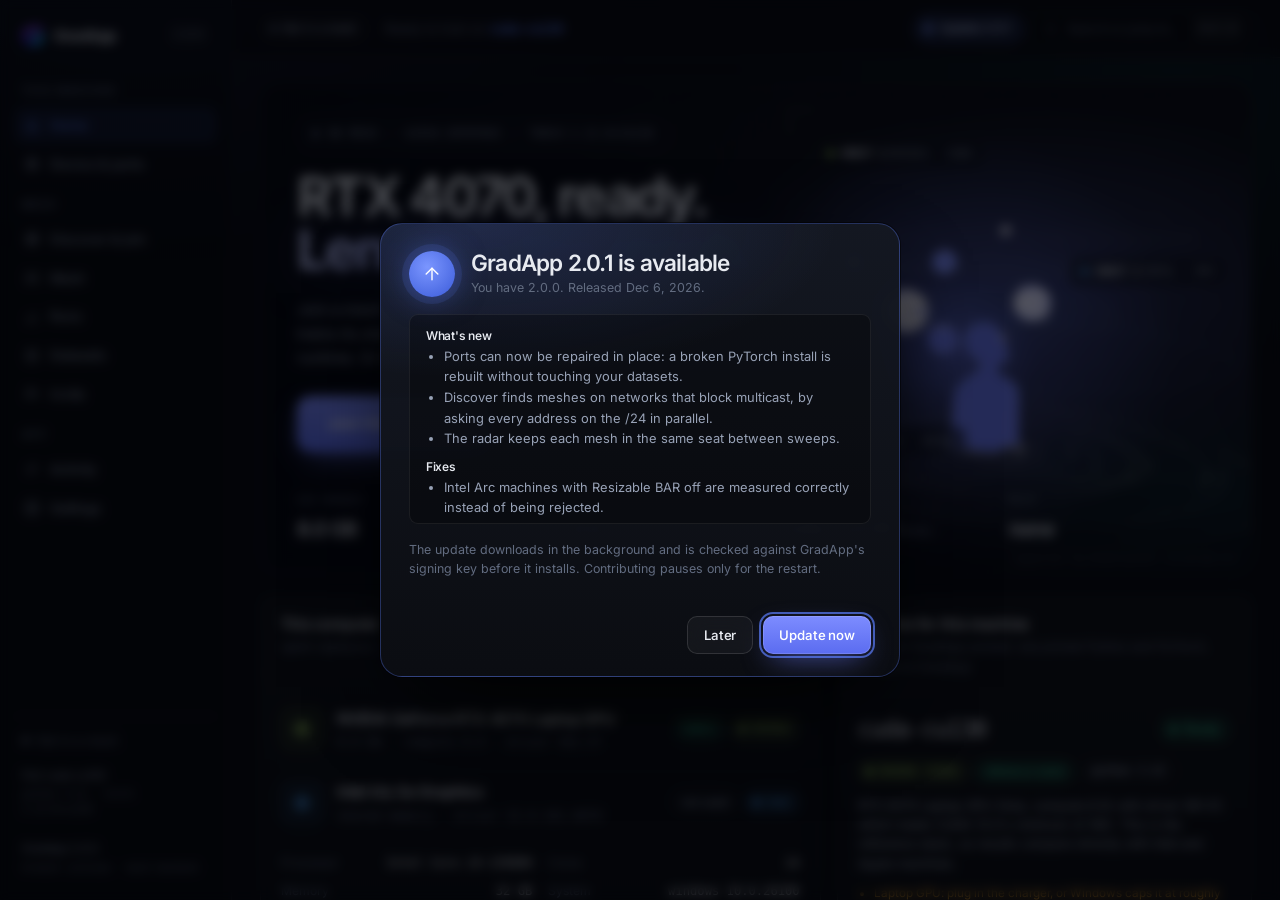
==== commit 42d4bd77: "GradApp 2.0.1: host run/dataset controls, live compute share, LAN peers and invite nudges, installer" ====
--- a/app/ui/index.html
+++ b/app/ui/index.html
@@ -11,6 +11,8 @@
     <link rel="stylesheet" href="./css/dashboard.css" />
     <link rel="stylesheet" href="./css/radar.css" />
     <link rel="stylesheet" href="./css/app.css" />
+    <link rel="stylesheet" href="./css/runs.css" />
+    <link rel="stylesheet" href="./css/peers.css" />
   </head>
   <body>
     <div id="app" class="dash"></div>
--- a/app/ui/css/runs.css
+++ b/app/ui/css/runs.css
@@ -0,0 +1,218 @@
+/* Runs and Datasets: per-machine compute share, round timeline, run form,
+   transfers. Vendor hues come from tokens.css (--vendor-*); color follows the
+   machine's vendor everywhere, and every segment also carries a name (legend,
+   label or tooltip), so identity is never color alone. */
+
+.danger-text { color: var(--danger); }
+.modal-sm { max-width: 440px; }
+.port-chip {
+  font-size: 0.72rem;
+  padding: 1px 7px;
+  border-radius: 999px;
+  border: 1px solid var(--line);
+  color: var(--text-dim);
+}
+
+/* --------------------------------------------------------- share split bar */
+
+.share-split {
+  display: flex;
+  gap: 2px;
+  width: 100%;
+  border-radius: 6px;
+  overflow: hidden;
+  background: rgba(255, 255, 255, 0.04);
+}
+.share-seg {
+  position: relative;
+  min-width: 3px;
+  display: flex;
+  align-items: center;
+  background: var(--vendor-cpu);
+  transition: flex-grow 600ms cubic-bezier(0.22, 1, 0.36, 1);
+}
+.share-seg.vendor-nvidia { background: rgba(163, 214, 92, 0.78); }
+.share-seg.vendor-intel { background: rgba(78, 168, 255, 0.8); }
+.share-seg.vendor-apple { background: rgba(211, 213, 222, 0.72); }
+.share-seg.vendor-cpu { background: rgba(125, 134, 153, 0.7); }
+/* Two machines of one vendor side by side: the second is a shade darker. */
+.share-seg.is-alt,
+.vendor-dot.is-alt,
+.share-fill.is-alt { filter: brightness(0.7); }
+.share-seg.is-self { box-shadow: inset 0 0 0 2px var(--accent); }
+.share-seg-label {
+  display: flex;
+  gap: 6px;
+  align-items: baseline;
+  min-width: 0;
+  padding: 0 8px;
+  font-size: 0.74rem;
+  font-weight: 600;
+  color: #0b0d12;
+  white-space: nowrap;
+}
+.share-legend {
+  display: inline-flex;
+  align-items: center;
+  gap: 6px;
+  color: var(--text-dim);
+}
+
+/* ------------------------------------------------------------ device table */
+
+.share-table { display: flex; flex-direction: column; margin-top: 6px; }
+.share-row {
+  display: grid;
+  grid-template-columns: minmax(200px, 1.35fr) minmax(150px, 1fr) 100px minmax(170px, 1fr);
+  gap: 18px;
+  align-items: center;
+  padding: 12px 10px;
+  border-bottom: 1px solid var(--line);
+  border-radius: 8px;
+}
+.share-row:last-child { border-bottom: none; }
+.share-row.share-head { padding: 4px 10px 8px; text-transform: uppercase; letter-spacing: 0.05em; font-size: 0.68rem; }
+.share-row.is-self {
+  background: rgba(91, 124, 250, 0.08);
+  box-shadow: inset 3px 0 0 var(--accent);
+}
+.share-row.is-out { opacity: 0.55; }
+.share-who { display: flex; gap: 10px; align-items: flex-start; min-width: 0; }
+.share-who > .vendor-dot { margin-top: 7px; }
+.self-badge { font-size: 0.68rem; }
+.share-pct { font-size: 1.3rem; letter-spacing: -0.01em; }
+.share-track {
+  height: 8px;
+  margin-top: 6px;
+  border-radius: 999px;
+  background: rgba(255, 255, 255, 0.06);
+  overflow: hidden;
+}
+.share-fill {
+  height: 100%;
+  border-radius: 999px;
+  background: var(--vendor-cpu);
+  transition: width 600ms cubic-bezier(0.22, 1, 0.36, 1);
+}
+.share-fill.vendor-nvidia { background: var(--vendor-nvidia); }
+.share-fill.vendor-intel { background: var(--vendor-intel); }
+.share-fill.vendor-apple { background: var(--vendor-apple); }
+.share-speed { display: flex; flex-direction: column; gap: 2px; }
+.share-ips { font-size: 1.05rem; }
+.share-progress { display: flex; flex-direction: column; gap: 6px; min-width: 0; }
+.shard-track.mini { height: 6px; border-radius: 999px; }
+.shard-track.mini .shard-fill { border-radius: 999px; }
+
+/* ---------------------------------------------------------------- timeline */
+
+.timeline { display: flex; flex-direction: column; gap: 8px; }
+.tl-row {
+  display: grid;
+  grid-template-columns: 34px minmax(0, 1fr) 110px;
+  gap: 10px;
+  align-items: center;
+}
+.tl-row > .tl-bar { min-width: 12px; grid-column: 2; }
+.tl-row .tl-bar .share-split { border-radius: 4px; }
+.tl-label { color: var(--text-faint); font-size: 0.78rem; grid-column: 1; grid-row: 1; }
+.tl-meta { color: var(--text-dim); text-align: right; grid-column: 3; grid-row: 1; }
+.tl-row.is-live .tl-label { color: var(--accent); }
+.tl-row.is-live .share-split { opacity: 0.85; animation: tl-pulse 1.6s ease-in-out infinite; }
+@keyframes tl-pulse { 50% { opacity: 0.55; } }
+/* The bar column is a track the bar sits in, so lengths compare across rows. */
+.tl-row { position: relative; }
+.tl-row::before {
+  content: "";
+  grid-column: 2;
+  grid-row: 1;
+  height: 16px;
+  border-radius: 4px;
+  background: rgba(255, 255, 255, 0.03);
+}
+.tl-row > .tl-bar { grid-row: 1; }
+
+/* ---------------------------------------------------------------- run form */
+
+.run-form .grid-3 { gap: 14px 18px; }
+.run-form { margin-bottom: 2px; }
+
+/* --------------------------------------------------------------- transfers */
+
+.transfer-list { display: flex; flex-direction: column; gap: 8px; }
+.transfer-list:empty { display: none; }
+.transfer {
+  display: flex;
+  gap: 14px;
+  align-items: center;
+  padding: 12px 16px;
+  border: 1px solid var(--line);
+  border-radius: var(--radius-sm);
+  background: rgba(255, 255, 255, 0.02);
+}
+.transfer.is-running, .transfer.is-processing { border-color: rgba(91, 124, 250, 0.35); }
+.transfer.is-failed { border-color: rgba(247, 107, 107, 0.4); }
+.transfer-icon { color: var(--accent); flex: none; }
+.transfer-track {
+  height: 6px;
+  border-radius: 999px;
+  background: rgba(255, 255, 255, 0.06);
+  overflow: hidden;
+}
+.transfer-fill {
+  height: 100%;
+  border-radius: 999px;
+  background: linear-gradient(90deg, var(--accent), var(--cyan));
+  transition: width 300ms ease;
+}
+.transfer.is-done .transfer-fill { background: var(--live); }
+.transfer.is-failed .transfer-fill, .transfer.is-cancelled .transfer-fill { background: var(--text-faint); }
+.transfer-fill.is-processing {
+  background: repeating-linear-gradient(-45deg, rgba(91, 124, 250, 0.9) 0 10px, rgba(34, 211, 238, 0.7) 10px 20px);
+  background-size: 28px 28px;
+  animation: stripes 900ms linear infinite;
+}
+@keyframes stripes { to { background-position: 28px 0; } }
+
+.upload-form {
+  display: grid;
+  grid-template-columns: minmax(0, 1.4fr) minmax(0, 1fr);
+  gap: 14px 18px;
+  align-items: end;
+}
+.upload-form > label.row { grid-column: 1 / -1; }
+.dataset-card.is-default { border-color: rgba(91, 124, 250, 0.4); }
+.dataset-card.is-importing { border-color: rgba(34, 211, 238, 0.4); }
+
+@media (max-width: 1100px) {
+  .share-row { grid-template-columns: minmax(170px, 1.2fr) minmax(120px, 1fr) 84px; }
+  .share-row > .share-progress { grid-column: 1 / -1; }
+  .share-row.share-head > span:last-child { display: none; }
+}
+
+/* ------------------------------------------------- runs: strip + full width */
+/* The live view is the point of this screen, so it gets the full width; the
+   runs sit above it as a strip of cards (scrolls sideways when there are many). */
+.runs-layout { grid-template-columns: minmax(0, 1fr); }
+.runs-layout > .panel-flush:first-child {
+  display: flex;
+  align-items: stretch;
+  overflow-x: auto;
+  scrollbar-width: thin;
+}
+.runs-layout > .panel-flush:first-child > .panel-header {
+  flex: none;
+  flex-direction: column;
+  align-items: flex-start;
+  justify-content: center;
+  gap: 4px;
+  min-width: 120px;
+  border-bottom: none;
+  border-right: 1px solid var(--line);
+}
+.runs-layout > .panel-flush:first-child > .run-row {
+  flex: 0 0 290px;
+  border-bottom: none;
+  border-right: 1px solid var(--line);
+}
+.runs-layout > .panel-flush:first-child > .run-row.is-open { box-shadow: inset 0 -2px 0 var(--accent); }
+.runs-layout > .panel-flush:first-child > .empty-state { flex: 1; }
--- a/app/ui/css/peers.css
+++ b/app/ui/css/peers.css
@@ -0,0 +1,138 @@
+/* GradApps on this network (Discover) and the incoming-invite dialog. */
+
+.peer-panel {
+  gap: 16px;
+}
+
+.peer-layout {
+  display: grid;
+  grid-template-columns: minmax(0, 1fr) 248px;
+  gap: 18px;
+  align-items: start;
+}
+
+.peer-grid {
+  display: grid;
+  grid-template-columns: repeat(auto-fill, minmax(250px, 1fr));
+  gap: 12px;
+}
+
+.peer-card {
+  border: 1px solid var(--line);
+  border-radius: var(--radius);
+  padding: 14px 16px;
+  background: linear-gradient(180deg, rgba(255, 255, 255, 0.026), rgba(255, 255, 255, 0.005));
+  display: flex;
+  flex-direction: column;
+  gap: 11px;
+  transition: border-color 160ms ease, box-shadow 160ms ease;
+}
+
+.peer-card.is-selected {
+  border-color: rgba(91, 124, 250, 0.55);
+  box-shadow: 0 0 0 1px rgba(91, 124, 250, 0.25), 0 14px 34px -22px rgba(91, 124, 250, 0.7);
+}
+
+.peer-card.is-member {
+  border-color: rgba(52, 211, 153, 0.3);
+  background: linear-gradient(180deg, rgba(52, 211, 153, 0.045), rgba(255, 255, 255, 0.005));
+}
+
+.peer-head {
+  display: flex;
+  align-items: center;
+  gap: 11px;
+  min-width: 0;
+}
+
+.peer-avatar {
+  width: 36px;
+  height: 36px;
+  flex: none;
+  font-size: 0.72rem;
+}
+
+.peer-card.is-member .peer-avatar {
+  border-color: rgba(52, 211, 153, 0.55);
+  color: var(--live);
+}
+
+.peer-avatar.is-empty {
+  color: var(--text-faint);
+}
+
+.peer-check {
+  width: 16px;
+  height: 16px;
+  flex: none;
+  accent-color: var(--accent);
+  cursor: pointer;
+}
+
+.peer-member {
+  display: inline-flex;
+  align-items: center;
+  gap: 6px;
+  font-size: 0.8rem;
+  font-weight: 560;
+  color: var(--live);
+}
+
+.peer-outcome {
+  align-self: flex-start;
+}
+
+.peer-action {
+  display: flex;
+  justify-content: flex-start;
+  padding-top: 2px;
+  border-top: 1px solid var(--line);
+  padding-top: 11px;
+}
+
+.peer-empty {
+  grid-column: 1 / -1;
+  display: flex;
+  align-items: center;
+  gap: 14px;
+  padding: 18px 16px;
+  border: 1px dashed var(--line-strong);
+  border-radius: var(--radius);
+}
+
+.peer-aside {
+  gap: 12px;
+  padding: 14px 16px;
+  border: 1px solid var(--line);
+  border-radius: var(--radius);
+  background: rgba(0, 0, 0, 0.18);
+}
+
+.peer-qr {
+  padding: 12px;
+  justify-self: center;
+  align-self: center;
+}
+
+.peer-qr svg {
+  width: 132px;
+  height: 132px;
+}
+
+.peer-block {
+  color: var(--danger);
+}
+
+@media (max-width: 1100px) {
+  .peer-layout {
+    grid-template-columns: 1fr;
+  }
+}
+
+.peer-gpu {
+  color: var(--text-dim);
+}
+
+.peer-card .vendor {
+  flex: none;
+}
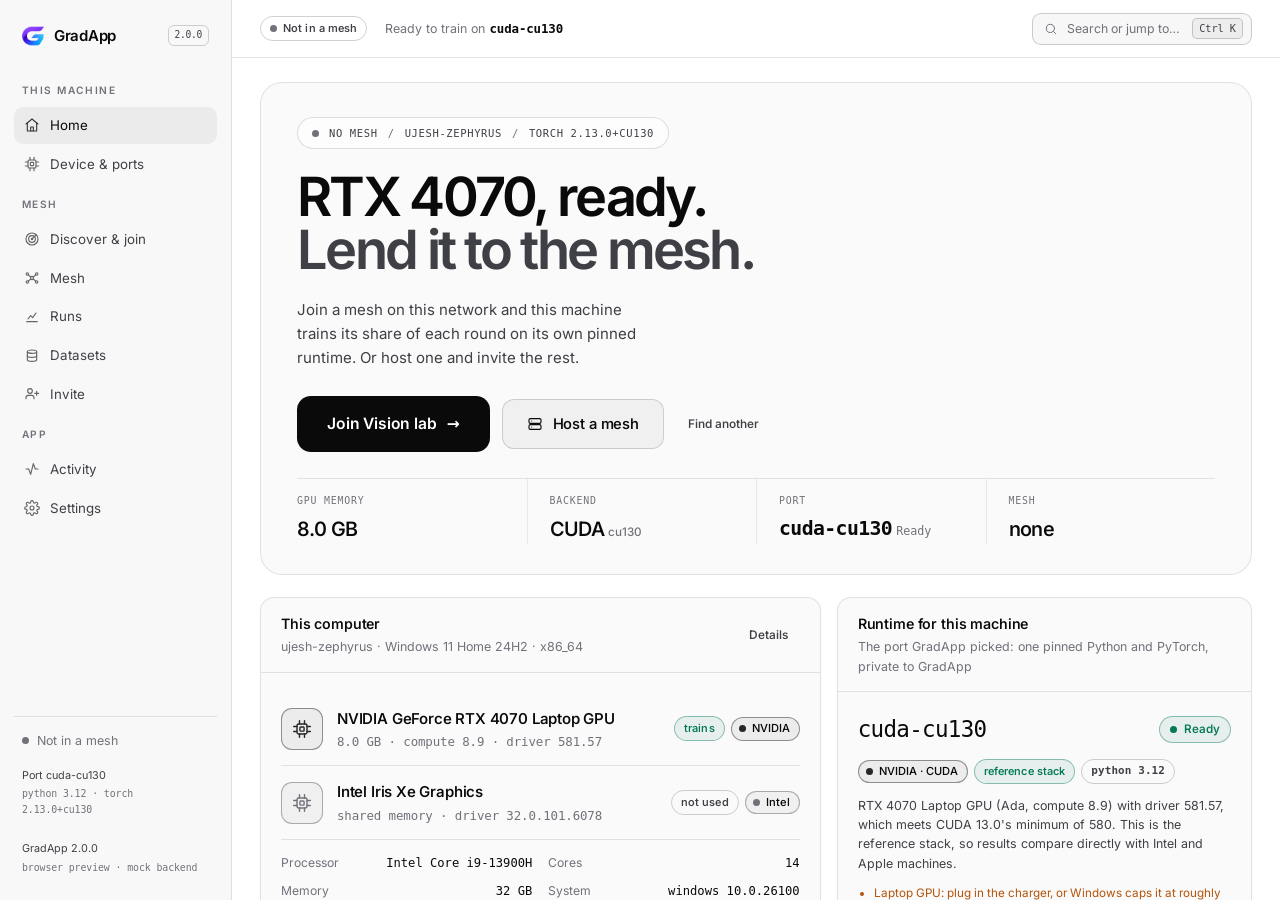
==== commit 98d45397: "GradApp 2.0.2: light theme (Match system / Dark / Light) Co-Authored-By: Claude Opus 5.5 <noreply@an" ====
--- a/app/ui/index.html
+++ b/app/ui/index.html
@@ -3,7 +3,8 @@
   <head>
     <meta charset="utf-8" />
     <meta name="viewport" content="width=device-width, initial-scale=1" />
-    <meta name="color-scheme" content="dark" />
+    <meta name="color-scheme" content="dark light" />
+    <script src="./js/theme-boot.js"></script>
     <title>GradApp</title>
     <link rel="icon" href="./logo.png" />
     <link rel="preload" href="./fonts/InterVariable-latin.woff2" as="font" type="font/woff2" crossorigin />
--- a/app/ui/css/tokens.css
+++ b/app/ui/css/tokens.css
@@ -47,6 +47,13 @@
 
   --shadow-lift: 0 1px 0 rgba(255, 255, 255, 0.04) inset, 0 18px 40px -24px rgba(0, 0, 0, 0.9);
 
+  /* GradApp: line charts on Runs (js/views/runs.js). */
+  --chart-1: #5b7cfa;
+  --chart-2: #22d3ee;
+  --chart-dot: #0e1117;
+  --chart-area-top: 0.32;
+  --chart-area-bottom: 0;
+
   color-scheme: dark;
 }
 
@@ -82,8 +89,8 @@
   pointer-events: none;
   z-index: 0;
   background:
-    radial-gradient(900px 600px at 12% -10%, rgba(91, 124, 250, 0.07), transparent 60%),
-    radial-gradient(800px 500px at 92% 8%, rgba(34, 211, 238, 0.06), transparent 62%);
+    radial-gradient(900px 600px at 12% -10%, var(--t-glow-acc-5b7cfa070), transparent 60%),
+    radial-gradient(800px 500px at 92% 8%, var(--t-glow-cyan-060), transparent 62%);
 }
 
 a {
@@ -132,7 +139,7 @@
 
 ::selection {
   background: var(--accent);
-  color: #ffffff;
+  color: var(--t-tx-w-ffffff);
 }
 
 /* ------------------------------------------------------------------ layout */
@@ -246,7 +253,7 @@
 /* ------------------------------------------------------------------ panels */
 
 .panel {
-  background: linear-gradient(180deg, rgba(255, 255, 255, 0.028), rgba(255, 255, 255, 0.008));
+  background: linear-gradient(180deg, var(--t-gr-w-028), var(--t-gr-w-008));
   border: 1px solid var(--line);
   border-radius: var(--radius);
   padding: 20px;
@@ -280,7 +287,7 @@
 /* ------------------------------------------------------------------ stats */
 
 .stat {
-  background: linear-gradient(180deg, rgba(255, 255, 255, 0.03), rgba(255, 255, 255, 0.006));
+  background: linear-gradient(180deg, var(--t-gr-w-030), var(--t-gr-w-006));
   border: 1px solid var(--line);
   border-radius: var(--radius);
   padding: 16px 18px;
@@ -335,23 +342,23 @@
 
 .badge-accent {
   color: var(--accent);
-  border-color: rgba(91, 124, 250, 0.32);
-  background: rgba(91, 124, 250, 0.08);
+  border-color: var(--t-bd-acc-5b7cfa320);
+  background: var(--t-bg-acc-5b7cfa080);
 }
 .badge-cyan {
   color: var(--cyan);
-  border-color: rgba(34, 211, 238, 0.32);
-  background: rgba(34, 211, 238, 0.08);
+  border-color: var(--t-bd-cyan-320);
+  background: var(--t-bg-cyan-080);
 }
 .badge-warn {
   color: var(--warn);
-  border-color: rgba(245, 165, 36, 0.32);
-  background: rgba(245, 165, 36, 0.08);
+  border-color: var(--t-bd-warn-320);
+  background: var(--t-bg-warn-080);
 }
 .badge-danger {
   color: var(--danger);
-  border-color: rgba(247, 107, 107, 0.32);
-  background: rgba(247, 107, 107, 0.08);
+  border-color: var(--t-bd-danger-320);
+  background: var(--t-bg-danger-080);
 }
 
 .dot {
@@ -364,25 +371,25 @@
 
 .dot-live {
   background: var(--live);
-  box-shadow: 0 0 0 0 rgba(52, 211, 153, 0.45);
+  box-shadow: 0 0 0 0 var(--t-sh-live-450);
   animation: pulse 2.4s ease-out infinite;
 }
 
 .badge-live {
   color: var(--live);
-  border-color: rgba(52, 211, 153, 0.3);
-  background: rgba(52, 211, 153, 0.08);
+  border-color: var(--t-bd-live-300);
+  background: var(--t-bg-live-080);
 }
 
 @keyframes pulse {
   0% {
-    box-shadow: 0 0 0 0 rgba(52, 211, 153, 0.45);
+    box-shadow: 0 0 0 0 var(--t-sh-live-450);
   }
   70% {
-    box-shadow: 0 0 0 9px rgba(52, 211, 153, 0);
+    box-shadow: 0 0 0 9px var(--t-sh-live-000);
   }
   100% {
-    box-shadow: 0 0 0 0 rgba(52, 211, 153, 0);
+    box-shadow: 0 0 0 0 var(--t-sh-live-000);
   }
 }
 
@@ -396,7 +403,7 @@
   padding: 9px 16px;
   border-radius: var(--radius-sm);
   border: 1px solid var(--line-strong);
-  background: rgba(255, 255, 255, 0.04);
+  background: var(--t-bg-w-040);
   color: var(--text);
   font-size: 0.88rem;
   font-weight: 540;
@@ -406,8 +413,8 @@
 }
 
 .btn:hover:not(:disabled) {
-  background: rgba(255, 255, 255, 0.08);
-  border-color: rgba(255, 255, 255, 0.22);
+  background: var(--t-bg-w-080);
+  border-color: var(--t-bd-w-220);
 }
 
 .btn:active:not(:disabled) {
@@ -422,7 +429,7 @@
 .btn-primary {
   background: var(--accent);
   border-color: var(--accent);
-  color: #ffffff;
+  color: var(--t-tx-w-ffffff);
   font-weight: 600;
 }
 
@@ -438,17 +445,17 @@
 }
 .btn-ghost:hover:not(:disabled) {
   color: var(--text);
-  background: rgba(255, 255, 255, 0.05);
+  background: var(--t-bg-w-050);
   border-color: transparent;
 }
 
 .btn-danger {
   color: var(--danger);
-  border-color: rgba(247, 107, 107, 0.3);
+  border-color: var(--t-bd-danger-300);
 }
 .btn-danger:hover:not(:disabled) {
-  background: rgba(247, 107, 107, 0.12);
-  border-color: rgba(247, 107, 107, 0.5);
+  background: var(--t-bg-danger-120);
+  border-color: var(--t-bd-danger-500);
 }
 
 .btn-lg {
@@ -472,7 +479,7 @@
   padding: 7px 7px 7px 13px;
   border-radius: var(--radius-sm);
   border: 1px solid var(--line);
-  background: rgba(0, 0, 0, 0.35);
+  background: var(--t-bg-k-350);
 }
 
 .copy-line code {
@@ -531,7 +538,7 @@
   padding: 10px 12px;
   border-radius: var(--radius-sm);
   border: 1px solid var(--line);
-  background: rgba(255, 255, 255, 0.015);
+  background: var(--t-bg-w-015);
 }
 
 .sw-title {
@@ -602,7 +609,7 @@
   padding: 10px 13px;
   border-radius: var(--radius-sm);
   border: 1px solid var(--line-strong);
-  background: rgba(0, 0, 0, 0.35);
+  background: var(--t-bg-k-350);
   color: var(--text);
   font-size: 0.9rem;
   transition: border-color 140ms ease, box-shadow 140ms ease;
@@ -612,8 +619,8 @@
 .select:focus,
 .textarea:focus {
   outline: none;
-  border-color: rgba(91, 124, 250, 0.5);
-  box-shadow: 0 0 0 3px rgba(91, 124, 250, 0.1);
+  border-color: var(--t-bd-acc-5b7cfa500);
+  box-shadow: 0 0 0 3px var(--t-sh-acc-5b7cfa100);
 }
 
 .textarea {
@@ -675,7 +682,7 @@
 }
 
 .table tbody tr:hover {
-  background: rgba(255, 255, 255, 0.022);
+  background: var(--t-bg-w-022);
 }
 
 .num {
@@ -689,7 +696,7 @@
 .meter {
   height: 6px;
   border-radius: 999px;
-  background: rgba(255, 255, 255, 0.07);
+  background: var(--t-bg-w-070);
   overflow: hidden;
 }
 
@@ -715,7 +722,7 @@
 .code {
   font-family: var(--font-mono);
   font-size: 0.83rem;
-  background: rgba(0, 0, 0, 0.45);
+  background: var(--t-bg-k-450);
   border: 1px solid var(--line);
   border-radius: var(--radius-sm);
   padding: 12px 14px;
@@ -727,7 +734,7 @@
 .code-inline {
   font-family: var(--font-mono);
   font-size: 0.85em;
-  background: rgba(255, 255, 255, 0.07);
+  background: var(--t-bg-w-070);
   padding: 1px 6px;
   border-radius: 5px;
 }
@@ -751,26 +758,26 @@
   padding: 12px 15px;
   font-size: 0.86rem;
   border: 1px solid var(--line-strong);
-  background: rgba(255, 255, 255, 0.03);
+  background: var(--t-bg-w-030);
   line-height: 1.5;
 }
 
 .notice-warn {
-  border-color: rgba(245, 165, 36, 0.3);
-  background: rgba(245, 165, 36, 0.07);
-  color: #ffdca8;
+  border-color: var(--t-bd-warn-300);
+  background: var(--t-bg-warn-070);
+  color: var(--t-tx-warn-ffdca8);
 }
 
 .notice-danger {
-  border-color: rgba(247, 107, 107, 0.3);
-  background: rgba(247, 107, 107, 0.07);
-  color: #ffc4c4;
+  border-color: var(--t-bd-danger-300);
+  background: var(--t-bg-danger-070);
+  color: var(--t-tx-danger-ffc4c4);
 }
 
 .notice-accent {
-  border-color: rgba(91, 124, 250, 0.26);
-  background: rgba(91, 124, 250, 0.06);
-  color: #c9d6ff;
+  border-color: var(--t-bd-acc-5b7cfa260);
+  background: var(--t-bg-acc-5b7cfa060);
+  color: var(--t-tx-acc-c9d6ff);
 }
 
 .spin {
@@ -838,7 +845,7 @@
   font-weight: 520;
   white-space: nowrap;
   color: var(--text-dim);
-  background: rgba(255, 255, 255, 0.03);
+  background: var(--t-bg-w-030);
 }
 
 .vendor-dot {
@@ -865,16 +872,436 @@
 
 .vendor.vendor-nvidia {
   color: var(--vendor-nvidia);
-  border-color: rgba(163, 214, 92, 0.32);
-  background: rgba(163, 214, 92, 0.06);
+  border-color: var(--t-bd-nv-320);
+  background: var(--t-bg-nv-060);
 }
 .vendor.vendor-intel {
   color: var(--vendor-intel);
-  border-color: rgba(78, 168, 255, 0.32);
-  background: rgba(78, 168, 255, 0.06);
+  border-color: var(--t-bd-intel-320);
+  background: var(--t-bg-intel-060);
 }
 .vendor.vendor-apple {
   color: var(--vendor-apple);
-  border-color: rgba(211, 213, 222, 0.28);
-  background: rgba(211, 213, 222, 0.05);
-}
+  border-color: var(--t-bd-apple-280);
+  background: var(--t-bg-apple-050);
+}
+
+/* ------------------------------------------------------------ theme colours
+   GradApp: every colour the stylesheets used to hard-code, as a variable.
+   Generated once from the literals (name = context-family-value); the dark
+   value is the original literal, so dark renders exactly as before. Light
+   overrides live in :root[data-theme="light"] below. */
+:root {
+  --t-bd-acc-5b7cfa200: rgba(91, 124, 250, 0.2);
+  --t-bd-acc-5b7cfa260: rgba(91, 124, 250, 0.26);
+  --t-bd-acc-5b7cfa320: rgba(91, 124, 250, 0.32);
+  --t-bd-acc-5b7cfa350: rgba(91, 124, 250, 0.35);
+  --t-bd-acc-5b7cfa400: rgba(91, 124, 250, 0.4);
+  --t-bd-acc-5b7cfa420: rgba(91, 124, 250, 0.42);
+  --t-bd-acc-5b7cfa500: rgba(91, 124, 250, 0.5);
+  --t-bd-acc-5b7cfa550: rgba(91, 124, 250, 0.55);
+  --t-bd-acc-5b7cfa700: rgba(91, 124, 250, 0.7);
+  --t-bd-apple-280: rgba(211, 213, 222, 0.28);
+  --t-bd-cyan-320: rgba(34, 211, 238, 0.32);
+  --t-bd-cyan-500: rgba(34, 211, 238, 0.5);
+  --t-bd-danger-300: rgba(247, 107, 107, 0.3);
+  --t-bd-danger-320: rgba(247, 107, 107, 0.32);
+  --t-bd-danger-350: rgba(247, 107, 107, 0.35);
+  --t-bd-danger-400: rgba(247, 107, 107, 0.4);
+  --t-bd-danger-500: rgba(247, 107, 107, 0.5);
+  --t-bd-intel-320: rgba(78, 168, 255, 0.32);
+  --t-bd-live-220: rgba(52, 211, 153, 0.22);
+  --t-bd-live-300: rgba(52, 211, 153, 0.3);
+  --t-bd-live-350: rgba(52, 211, 153, 0.35);
+  --t-bd-live-400: rgba(52, 211, 153, 0.4);
+  --t-bd-live-550: rgba(52, 211, 153, 0.55);
+  --t-bd-nv-320: rgba(163, 214, 92, 0.32);
+  --t-bd-w-060: rgba(255, 255, 255, 0.06);
+  --t-bd-w-070: rgba(255, 255, 255, 0.07);
+  --t-bd-w-080: rgba(255, 255, 255, 0.08);
+  --t-bd-w-090: rgba(255, 255, 255, 0.09);
+  --t-bd-w-100: rgba(255, 255, 255, 0.1);
+  --t-bd-w-120: rgba(255, 255, 255, 0.12);
+  --t-bd-w-140: rgba(255, 255, 255, 0.14);
+  --t-bd-w-150: rgba(255, 255, 255, 0.15);
+  --t-bd-w-220: rgba(255, 255, 255, 0.22);
+  --t-bd-w-240: rgba(255, 255, 255, 0.24);
+  --t-bd-warn-300: rgba(245, 165, 36, 0.3);
+  --t-bd-warn-320: rgba(245, 165, 36, 0.32);
+  --t-bd-warn-400: rgba(245, 165, 36, 0.4);
+  --t-bg-acc-5b7cfa060: rgba(91, 124, 250, 0.06);
+  --t-bg-acc-5b7cfa080: rgba(91, 124, 250, 0.08);
+  --t-bg-acc-5b7cfa100: rgba(91, 124, 250, 0.1);
+  --t-bg-acc-5b7cfa120: rgba(91, 124, 250, 0.12);
+  --t-bg-acc-5b7cfa140: rgba(91, 124, 250, 0.14);
+  --t-bg-acc-5b7cfa160: rgba(91, 124, 250, 0.16);
+  --t-bg-acc-5b7cfa200: rgba(91, 124, 250, 0.2);
+  --t-bg-acc-5b7cfa350: rgba(91, 124, 250, 0.35);
+  --t-bg-acc-5b7cfa400: rgba(91, 124, 250, 0.4);
+  --t-bg-acc-f4f6ff: #f4f6ff;
+  --t-bg-apple-050: rgba(211, 213, 222, 0.05);
+  --t-bg-apple-720: rgba(211, 213, 222, 0.72);
+  --t-bg-bg-030408660: rgba(3, 4, 8, 0.66);
+  --t-bg-bg-04050a: #04050a;
+  --t-bg-bg-06080e500: rgba(6, 8, 14, 0.5);
+  --t-bg-bg-07080b650: rgba(7, 8, 11, 0.65);
+  --t-bg-bg-07080b860: rgba(7, 8, 11, 0.86);
+  --t-bg-bg-080a12550: rgba(8, 10, 18, 0.55);
+  --t-bg-bg-090a0f: #090a0f;
+  --t-bg-bg-0b0d12: #0b0d12;
+  --t-bg-bg-12151e: #12151e;
+  --t-bg-cpu-700: rgba(125, 134, 153, 0.7);
+  --t-bg-cyan-080: rgba(34, 211, 238, 0.08);
+  --t-bg-cyan-400: rgba(34, 211, 238, 0.4);
+  --t-bg-danger-070: rgba(247, 107, 107, 0.07);
+  --t-bg-danger-080: rgba(247, 107, 107, 0.08);
+  --t-bg-danger-100: rgba(247, 107, 107, 0.1);
+  --t-bg-danger-120: rgba(247, 107, 107, 0.12);
+  --t-bg-danger-160: rgba(247, 107, 107, 0.16);
+  --t-bg-danger-180: rgba(247, 107, 107, 0.18);
+  --t-bg-danger-400: rgba(247, 107, 107, 0.4);
+  --t-bg-intel-060: rgba(78, 168, 255, 0.06);
+  --t-bg-intel-800: rgba(78, 168, 255, 0.8);
+  --t-bg-k-180: rgba(0, 0, 0, 0.18);
+  --t-bg-k-250: rgba(0, 0, 0, 0.25);
+  --t-bg-k-300: rgba(0, 0, 0, 0.3);
+  --t-bg-k-350: rgba(0, 0, 0, 0.35);
+  --t-bg-k-450: rgba(0, 0, 0, 0.45);
+  --t-bg-live-070: rgba(52, 211, 153, 0.07);
+  --t-bg-live-080: rgba(52, 211, 153, 0.08);
+  --t-bg-live-160: rgba(52, 211, 153, 0.16);
+  --t-bg-live-400: rgba(52, 211, 153, 0.4);
+  --t-bg-nv-060: rgba(163, 214, 92, 0.06);
+  --t-bg-nv-780: rgba(163, 214, 92, 0.78);
+  --t-bg-w-015: rgba(255, 255, 255, 0.015);
+  --t-bg-w-020: rgba(255, 255, 255, 0.02);
+  --t-bg-w-022: rgba(255, 255, 255, 0.022);
+  --t-bg-w-025: rgba(255, 255, 255, 0.025);
+  --t-bg-w-030: rgba(255, 255, 255, 0.03);
+  --t-bg-w-040: rgba(255, 255, 255, 0.04);
+  --t-bg-w-045: rgba(255, 255, 255, 0.045);
+  --t-bg-w-050: rgba(255, 255, 255, 0.05);
+  --t-bg-w-060: rgba(255, 255, 255, 0.06);
+  --t-bg-w-070: rgba(255, 255, 255, 0.07);
+  --t-bg-w-080: rgba(255, 255, 255, 0.08);
+  --t-bg-w-120: rgba(255, 255, 255, 0.12);
+  --t-bg-w-350: rgba(255, 255, 255, 0.35);
+  --t-bg-w-ffffff: #fff;
+  --t-bg-warn-070: rgba(245, 165, 36, 0.07);
+  --t-bg-warn-080: rgba(245, 165, 36, 0.08);
+  --t-bg-warn-160: rgba(245, 165, 36, 0.16);
+  --t-bg-warn-750: rgba(245, 165, 36, 0.75);
+  --t-glow-acc-5b7cfa070: rgba(91, 124, 250, 0.07);
+  --t-glow-acc-5b7cfa100: rgba(91, 124, 250, 0.1);
+  --t-glow-acc-5b7cfa120: rgba(91, 124, 250, 0.12);
+  --t-glow-acc-5b7cfa180: rgba(91, 124, 250, 0.18);
+  --t-glow-acc-6d7cff140: rgba(109, 124, 255, 0.14);
+  --t-glow-acc-6d7cff260: rgba(109, 124, 255, 0.26);
+  --t-glow-acc-6d7cff550: rgba(109, 124, 255, 0.55);
+  --t-glow-acc-c8ceff900: rgba(200, 206, 255, 0.9);
+  --t-glow-apple-250: rgba(211, 213, 222, 0.25);
+  --t-glow-bg-04050a850: rgba(4, 5, 10, 0.85);
+  --t-glow-cyan-050: rgba(34, 211, 238, 0.05);
+  --t-glow-cyan-060: rgba(34, 211, 238, 0.06);
+  --t-glow-cyan-090: rgba(34, 211, 238, 0.09);
+  --t-glow-intel-070: rgba(78, 168, 255, 0.07);
+  --t-glow-intel-300: rgba(78, 168, 255, 0.3);
+  --t-glow-live-120: rgba(52, 211, 153, 0.12);
+  --t-glow-nv-350: rgba(163, 214, 92, 0.35);
+  --t-glow-violet-100: rgba(167, 139, 250, 0.1);
+  --t-glow-w-012: rgba(255, 255, 255, 0.012);
+  --t-gr-acc-5b6cf0: #5b6cf0;
+  --t-gr-acc-5b7cfa050: rgba(91, 124, 250, 0.05);
+  --t-gr-acc-5b7cfa220: rgba(91, 124, 250, 0.22);
+  --t-gr-acc-5b7cfa250: rgba(91, 124, 250, 0.25);
+  --t-gr-acc-5b7cfa900: rgba(91, 124, 250, 0.9);
+  --t-gr-acc-7b96ff500: rgba(123, 150, 255, 0.5);
+  --t-gr-acc-7d8cff: #7d8cff;
+  --t-gr-acc-8f9cff: #8f9cff;
+  --t-gr-acc-c8ceff: #c8ceff;
+  --t-gr-bg-04050a300: rgba(4, 5, 10, 0.3);
+  --t-gr-bg-04050a550: rgba(4, 5, 10, 0.55);
+  --t-gr-bg-04050a750: rgba(4, 5, 10, 0.75);
+  --t-gr-bg-04050a920: rgba(4, 5, 10, 0.92);
+  --t-gr-bg-0b0d12970: rgba(11, 13, 18, 0.97);
+  --t-gr-bg-0b0d12980: rgba(11, 13, 18, 0.98);
+  --t-gr-bg-141822970: rgba(20, 24, 34, 0.97);
+  --t-gr-bg-141822980: rgba(20, 24, 34, 0.98);
+  --t-gr-cyan-5ad7f0: #5ad7f0;
+  --t-gr-cyan-700: rgba(34, 211, 238, 0.7);
+  --t-gr-danger-400: rgba(247, 107, 107, 0.4);
+  --t-gr-danger-800: rgba(247, 107, 107, 0.8);
+  --t-gr-live-045: rgba(52, 211, 153, 0.045);
+  --t-gr-w-005: rgba(255, 255, 255, 0.005);
+  --t-gr-w-006: rgba(255, 255, 255, 0.006);
+  --t-gr-w-008: rgba(255, 255, 255, 0.008);
+  --t-gr-w-025: rgba(255, 255, 255, 0.025);
+  --t-gr-w-026: rgba(255, 255, 255, 0.026);
+  --t-gr-w-028: rgba(255, 255, 255, 0.028);
+  --t-gr-w-030: rgba(255, 255, 255, 0.03);
+  --t-gr-w-080: rgba(255, 255, 255, 0.08);
+  --t-gr-warn-400: rgba(245, 165, 36, 0.4);
+  --t-gr-warn-850: rgba(245, 165, 36, 0.85);
+  --t-sh-acc-5b7cfa050: rgba(91, 124, 250, 0.05);
+  --t-sh-acc-5b7cfa100: rgba(91, 124, 250, 0.1);
+  --t-sh-acc-5b7cfa120: rgba(91, 124, 250, 0.12);
+  --t-sh-acc-5b7cfa250: rgba(91, 124, 250, 0.25);
+  --t-sh-acc-5b7cfa280: rgba(91, 124, 250, 0.28);
+  --t-sh-acc-5b7cfa400: rgba(91, 124, 250, 0.4);
+  --t-sh-acc-5b7cfa450: rgba(91, 124, 250, 0.45);
+  --t-sh-acc-5b7cfa500: rgba(91, 124, 250, 0.5);
+  --t-sh-acc-5b7cfa600: rgba(91, 124, 250, 0.6);
+  --t-sh-acc-5b7cfa700: rgba(91, 124, 250, 0.7);
+  --t-sh-acc-6d7cff350: rgba(109, 124, 255, 0.35);
+  --t-sh-acc-6d7cff800: rgba(109, 124, 255, 0.8);
+  --t-sh-acc-6d7cff950: rgba(109, 124, 255, 0.95);
+  --t-sh-acc-7b96ff900: rgba(123, 150, 255, 0.9);
+  --t-sh-cyan-180: rgba(34, 211, 238, 0.18);
+  --t-sh-k-1000: rgba(0, 0, 0, 1);
+  --t-sh-k-400: rgba(0, 0, 0, 0.4);
+  --t-sh-k-500: rgba(0, 0, 0, 0.5);
+  --t-sh-live-000: rgba(52, 211, 153, 0);
+  --t-sh-live-250: rgba(52, 211, 153, 0.25);
+  --t-sh-live-450: rgba(52, 211, 153, 0.45);
+  --t-sh-live-600: rgba(52, 211, 153, 0.6);
+  --t-sh-w-100: rgba(255, 255, 255, 0.1);
+  --t-sh-w-140: rgba(255, 255, 255, 0.14);
+  --t-sh-w-220: rgba(255, 255, 255, 0.22);
+  --t-tx-acc-c9d6ff: #c9d6ff;
+  --t-tx-bg-0b0d12: #0b0d12;
+  --t-tx-danger-ffc4c4: #ffc4c4;
+  --t-tx-danger-ffd0d0: #ffd0d0;
+  --t-tx-live-a7f3d0: #a7f3d0;
+  --t-tx-w-060: rgba(255, 255, 255, 0.06);
+  --t-tx-w-ffffff: #ffffff;
+  --t-tx-warn-ffdca8: #ffdca8;
+}
+
+/* ------------------------------------------------------------ light theme
+   GradApp: Settings › Appearance › Theme. Applied as data-theme="light" on
+   <html> by js/theme-boot.js before first paint. Built for paper as much as for
+   screens: white ground, black text, grey hairlines, near-black for the one
+   accent, no glows and no gradients, and status colours dark enough to stay
+   apart in grayscale (they always sit next to a text label). */
+:root[data-theme="light"] {
+  --bg: #ffffff;
+  --bg-elevated: #fafafa;
+  --surface: #f4f4f5;
+  --surface-2: #e4e4e7;
+  --line: rgba(0, 0, 0, 0.1);
+  --line-strong: rgba(0, 0, 0, 0.18);
+
+  --text: #0a0a0a;
+  --text-dim: #3f3f46;
+  --text-faint: #71717a;
+
+  --accent: #0a0a0a;
+  --accent-hover: #27272a;
+  --accent-dim: #3f3f46;
+  --accent-glow: transparent;
+  --cyan: #71717a;
+  --violet: #52525b;
+  --live: #047857;
+  --warn: #b45309;
+  --danger: #b91c1c;
+
+  --vendor-nvidia: #27272a;
+  --vendor-intel: #71717a;
+  --vendor-apple: #b4b4bb;
+  --vendor-cpu: #d4d4d8;
+
+  --shadow-lift: 0 1px 2px rgba(0, 0, 0, 0.04);
+
+  --chart-1: #0a0a0a;
+  --chart-2: #52525b;
+  --chart-dot: #ffffff;
+  --chart-area-top: 0.06;
+  --chart-area-bottom: 0.06;
+
+  color-scheme: light;
+}
+:root[data-theme="light"] {
+  --t-bd-acc-5b7cfa200: rgba(0, 0, 0, 0.2);
+  --t-bd-acc-5b7cfa260: rgba(0, 0, 0, 0.26);
+  --t-bd-acc-5b7cfa320: rgba(0, 0, 0, 0.32);
+  --t-bd-acc-5b7cfa350: rgba(0, 0, 0, 0.35);
+  --t-bd-acc-5b7cfa400: rgba(0, 0, 0, 0.4);
+  --t-bd-acc-5b7cfa420: rgba(0, 0, 0, 0.42);
+  --t-bd-acc-5b7cfa500: rgba(0, 0, 0, 0.5);
+  --t-bd-acc-5b7cfa550: rgba(0, 0, 0, 0.55);
+  --t-bd-acc-5b7cfa700: rgba(0, 0, 0, 0.6);
+  --t-bd-apple-280: rgba(161, 161, 170, 0.392);
+  --t-bd-cyan-320: rgba(113, 113, 122, 0.448);
+  --t-bd-cyan-500: rgba(113, 113, 122, 0.7);
+  --t-bd-danger-300: rgba(185, 28, 28, 0.42);
+  --t-bd-danger-320: rgba(185, 28, 28, 0.448);
+  --t-bd-danger-350: rgba(185, 28, 28, 0.49);
+  --t-bd-danger-400: rgba(185, 28, 28, 0.56);
+  --t-bd-danger-500: rgba(185, 28, 28, 0.7);
+  --t-bd-intel-320: rgba(82, 82, 91, 0.448);
+  --t-bd-live-220: rgba(4, 120, 87, 0.308);
+  --t-bd-live-300: rgba(4, 120, 87, 0.42);
+  --t-bd-live-350: rgba(4, 120, 87, 0.49);
+  --t-bd-live-400: rgba(4, 120, 87, 0.56);
+  --t-bd-live-550: rgba(4, 120, 87, 0.7);
+  --t-bd-nv-320: rgba(24, 24, 27, 0.448);
+  --t-bd-w-060: rgba(0, 0, 0, 0.075);
+  --t-bd-w-070: rgba(0, 0, 0, 0.088);
+  --t-bd-w-080: rgba(0, 0, 0, 0.1);
+  --t-bd-w-090: rgba(0, 0, 0, 0.112);
+  --t-bd-w-100: rgba(0, 0, 0, 0.125);
+  --t-bd-w-120: rgba(0, 0, 0, 0.15);
+  --t-bd-w-140: rgba(0, 0, 0, 0.175);
+  --t-bd-w-150: rgba(0, 0, 0, 0.188);
+  --t-bd-w-220: rgba(0, 0, 0, 0.275);
+  --t-bd-w-240: rgba(0, 0, 0, 0.3);
+  --t-bd-warn-300: rgba(180, 83, 9, 0.42);
+  --t-bd-warn-320: rgba(180, 83, 9, 0.448);
+  --t-bd-warn-400: rgba(180, 83, 9, 0.56);
+  --t-bg-acc-5b7cfa060: rgba(0, 0, 0, 0.03);
+  --t-bg-acc-5b7cfa080: rgba(0, 0, 0, 0.04);
+  --t-bg-acc-5b7cfa100: rgba(0, 0, 0, 0.05);
+  --t-bg-acc-5b7cfa120: rgba(0, 0, 0, 0.06);
+  --t-bg-acc-5b7cfa140: rgba(0, 0, 0, 0.07);
+  --t-bg-acc-5b7cfa160: rgba(0, 0, 0, 0.08);
+  --t-bg-acc-5b7cfa200: rgba(0, 0, 0, 0.1);
+  --t-bg-acc-5b7cfa350: rgba(0, 0, 0, 0.175);
+  --t-bg-acc-5b7cfa400: rgba(0, 0, 0, 0.2);
+  --t-bg-acc-f4f6ff: #ffffff;
+  --t-bg-apple-050: rgba(161, 161, 170, 0.05);
+  --t-bg-apple-720: rgba(161, 161, 170, 0.72);
+  --t-bg-bg-030408660: rgba(255, 255, 255, 0.66);
+  --t-bg-bg-04050a: #fafafa;
+  --t-bg-bg-06080e500: rgba(255, 255, 255, 0.5);
+  --t-bg-bg-07080b650: rgba(255, 255, 255, 0.65);
+  --t-bg-bg-07080b860: #ffffff;
+  --t-bg-bg-080a12550: rgba(255, 255, 255, 0.55);
+  --t-bg-bg-090a0f: #fafafa;
+  --t-bg-bg-0b0d12: #fafafa;
+  --t-bg-bg-12151e: #fafafa;
+  --t-bg-cpu-700: rgba(113, 113, 122, 0.7);
+  --t-bg-cyan-080: rgba(113, 113, 122, 0.08);
+  --t-bg-cyan-400: rgba(113, 113, 122, 0.4);
+  --t-bg-danger-070: rgba(185, 28, 28, 0.07);
+  --t-bg-danger-080: rgba(185, 28, 28, 0.08);
+  --t-bg-danger-100: rgba(185, 28, 28, 0.1);
+  --t-bg-danger-120: rgba(185, 28, 28, 0.12);
+  --t-bg-danger-160: rgba(185, 28, 28, 0.16);
+  --t-bg-danger-180: rgba(185, 28, 28, 0.18);
+  --t-bg-danger-400: rgba(185, 28, 28, 0.4);
+  --t-bg-intel-060: rgba(82, 82, 91, 0.06);
+  --t-bg-intel-800: rgba(82, 82, 91, 0.8);
+  --t-bg-k-180: rgba(0, 0, 0, 0.02);
+  --t-bg-k-250: rgba(0, 0, 0, 0.028);
+  --t-bg-k-300: rgba(0, 0, 0, 0.033);
+  --t-bg-k-350: rgba(0, 0, 0, 0.038);
+  --t-bg-k-450: rgba(0, 0, 0, 0.05);
+  --t-bg-live-070: rgba(4, 120, 87, 0.07);
+  --t-bg-live-080: rgba(4, 120, 87, 0.08);
+  --t-bg-live-160: rgba(4, 120, 87, 0.16);
+  --t-bg-live-400: rgba(4, 120, 87, 0.4);
+  --t-bg-nv-060: rgba(24, 24, 27, 0.06);
+  --t-bg-nv-780: rgba(24, 24, 27, 0.78);
+  --t-bg-w-015: rgba(0, 0, 0, 0.015);
+  --t-bg-w-020: rgba(0, 0, 0, 0.02);
+  --t-bg-w-022: rgba(0, 0, 0, 0.022);
+  --t-bg-w-025: rgba(0, 0, 0, 0.025);
+  --t-bg-w-030: rgba(0, 0, 0, 0.03);
+  --t-bg-w-040: rgba(0, 0, 0, 0.04);
+  --t-bg-w-045: rgba(0, 0, 0, 0.045);
+  --t-bg-w-050: rgba(0, 0, 0, 0.05);
+  --t-bg-w-060: rgba(0, 0, 0, 0.06);
+  --t-bg-w-070: rgba(0, 0, 0, 0.07);
+  --t-bg-w-080: rgba(0, 0, 0, 0.08);
+  --t-bg-w-120: rgba(0, 0, 0, 0.12);
+  --t-bg-w-350: rgba(0, 0, 0, 0.35);
+  --t-bg-w-ffffff: #ffffff;
+  --t-bg-warn-070: rgba(180, 83, 9, 0.07);
+  --t-bg-warn-080: rgba(180, 83, 9, 0.08);
+  --t-bg-warn-160: rgba(180, 83, 9, 0.16);
+  --t-bg-warn-750: rgba(180, 83, 9, 0.75);
+  --t-glow-acc-5b7cfa070: transparent;
+  --t-glow-acc-5b7cfa100: transparent;
+  --t-glow-acc-5b7cfa120: transparent;
+  --t-glow-acc-5b7cfa180: transparent;
+  --t-glow-acc-6d7cff140: transparent;
+  --t-glow-acc-6d7cff260: transparent;
+  --t-glow-acc-6d7cff550: transparent;
+  --t-glow-acc-c8ceff900: transparent;
+  --t-glow-apple-250: transparent;
+  --t-glow-bg-04050a850: transparent;
+  --t-glow-cyan-050: transparent;
+  --t-glow-cyan-060: transparent;
+  --t-glow-cyan-090: transparent;
+  --t-glow-intel-070: transparent;
+  --t-glow-intel-300: transparent;
+  --t-glow-live-120: transparent;
+  --t-glow-nv-350: transparent;
+  --t-glow-violet-100: transparent;
+  --t-glow-w-012: transparent;
+  --t-gr-acc-5b6cf0: #0a0a0a;
+  --t-gr-acc-5b7cfa050: rgba(0, 0, 0, 0.02);
+  --t-gr-acc-5b7cfa220: rgba(0, 0, 0, 0.08);
+  --t-gr-acc-5b7cfa250: rgba(10, 10, 10, 0.55);
+  --t-gr-acc-5b7cfa900: #0a0a0a;
+  --t-gr-acc-7b96ff500: rgba(10, 10, 10, 0.55);
+  --t-gr-acc-7d8cff: #0a0a0a;
+  --t-gr-acc-8f9cff: #0a0a0a;
+  --t-gr-acc-c8ceff: #0a0a0a;
+  --t-gr-bg-04050a300: rgba(255, 255, 255, 0.3);
+  --t-gr-bg-04050a550: rgba(255, 255, 255, 0.55);
+  --t-gr-bg-04050a750: rgba(255, 255, 255, 0.75);
+  --t-gr-bg-04050a920: rgba(255, 255, 255, 0.92);
+  --t-gr-bg-0b0d12970: rgba(255, 255, 255, 0.97);
+  --t-gr-bg-0b0d12980: rgba(255, 255, 255, 0.98);
+  --t-gr-bg-141822970: rgba(255, 255, 255, 0.97);
+  --t-gr-bg-141822980: rgba(255, 255, 255, 0.98);
+  --t-gr-cyan-5ad7f0: rgba(113, 113, 122, 1);
+  --t-gr-cyan-700: rgba(113, 113, 122, 0.7);
+  --t-gr-danger-400: rgba(185, 28, 28, 0.6);
+  --t-gr-danger-800: rgba(185, 28, 28, 0.8);
+  --t-gr-live-045: #fafafa;
+  --t-gr-w-005: #fafafa;
+  --t-gr-w-006: #fafafa;
+  --t-gr-w-008: #fafafa;
+  --t-gr-w-025: #fafafa;
+  --t-gr-w-026: #fafafa;
+  --t-gr-w-028: #fafafa;
+  --t-gr-w-030: #fafafa;
+  --t-gr-w-080: rgba(0, 0, 0, 0.08);
+  --t-gr-warn-400: rgba(180, 83, 9, 0.6);
+  --t-gr-warn-850: rgba(180, 83, 9, 0.85);
+  --t-sh-acc-5b7cfa050: transparent;
+  --t-sh-acc-5b7cfa100: transparent;
+  --t-sh-acc-5b7cfa120: transparent;
+  --t-sh-acc-5b7cfa250: transparent;
+  --t-sh-acc-5b7cfa280: transparent;
+  --t-sh-acc-5b7cfa400: transparent;
+  --t-sh-acc-5b7cfa450: transparent;
+  --t-sh-acc-5b7cfa500: transparent;
+  --t-sh-acc-5b7cfa600: transparent;
+  --t-sh-acc-5b7cfa700: transparent;
+  --t-sh-acc-6d7cff350: transparent;
+  --t-sh-acc-6d7cff800: transparent;
+  --t-sh-acc-6d7cff950: transparent;
+  --t-sh-acc-7b96ff900: transparent;
+  --t-sh-cyan-180: transparent;
+  --t-sh-k-1000: rgba(0, 0, 0, 0.1);
+  --t-sh-k-400: rgba(0, 0, 0, 0.048);
+  --t-sh-k-500: rgba(0, 0, 0, 0.06);
+  --t-sh-live-000: transparent;
+  --t-sh-live-250: transparent;
+  --t-sh-live-450: transparent;
+  --t-sh-live-600: transparent;
+  --t-sh-w-100: transparent;
+  --t-sh-w-140: transparent;
+  --t-sh-w-220: transparent;
+  --t-tx-acc-c9d6ff: #0a0a0a;
+  --t-tx-bg-0b0d12: #0a0a0a;
+  --t-tx-danger-ffc4c4: #7f1d1d;
+  --t-tx-danger-ffd0d0: #7f1d1d;
+  --t-tx-live-a7f3d0: #065f46;
+  --t-tx-w-060: #ffffff;
+  --t-tx-w-ffffff: #ffffff;
+  --t-tx-warn-ffdca8: #78350f;
+}
--- a/app/ui/css/dashboard.css
+++ b/app/ui/css/dashboard.css
@@ -7,7 +7,7 @@
 
 .dash-side {
   border-right: 1px solid var(--line);
-  background: rgba(0, 0, 0, 0.25);
+  background: var(--t-bg-k-250);
   padding: 18px 14px;
   display: flex;
   flex-direction: column;
@@ -55,12 +55,12 @@
 }
 
 .dash-link:hover {
-  background: rgba(255, 255, 255, 0.045);
+  background: var(--t-bg-w-045);
   color: var(--text);
 }
 
 .dash-link.is-active {
-  background: rgba(91, 124, 250, 0.1);
+  background: var(--t-bg-acc-5b7cfa100);
   color: var(--accent);
 }
 
@@ -90,7 +90,7 @@
 }
 
 .dash-stack:hover {
-  background: rgba(255, 255, 255, 0.04);
+  background: var(--t-bg-w-040);
 }
 
 .dash-main {
@@ -109,7 +109,7 @@
   gap: 16px;
   padding: 15px 28px;
   border-bottom: 1px solid var(--line);
-  background: rgba(7, 8, 11, 0.86);
+  background: var(--t-bg-bg-07080b860);
   backdrop-filter: blur(12px);
   flex-wrap: wrap;
 }
@@ -166,7 +166,7 @@
   border: 1px solid var(--line);
   border-radius: var(--radius);
   padding: 16px 18px;
-  background: linear-gradient(180deg, rgba(255, 255, 255, 0.026), rgba(255, 255, 255, 0.005));
+  background: linear-gradient(180deg, var(--t-gr-w-026), var(--t-gr-w-005));
   display: flex;
   flex-direction: column;
   gap: 13px;
@@ -174,8 +174,8 @@
 }
 
 .node-card.is-training {
-  border-color: rgba(52, 211, 153, 0.3);
-  background: linear-gradient(180deg, rgba(52, 211, 153, 0.045), rgba(255, 255, 255, 0.005));
+  border-color: var(--t-bd-live-300);
+  background: linear-gradient(180deg, var(--t-gr-live-045), var(--t-gr-w-005));
 }
 
 .node-card.is-offline {
@@ -213,7 +213,7 @@
   position: relative;
   height: 20px;
   border-radius: 6px;
-  background: rgba(255, 255, 255, 0.05);
+  background: var(--t-bg-w-050);
   overflow: hidden;
 }
 
@@ -224,19 +224,19 @@
 }
 
 .shard-fill.is-running {
-  background: linear-gradient(90deg, rgba(91, 124, 250, 0.9), rgba(123, 150, 255, 0.5));
+  background: linear-gradient(90deg, var(--t-gr-acc-5b7cfa900), var(--t-gr-acc-7b96ff500));
 }
 .shard-fill.is-queued {
-  background: rgba(255, 255, 255, 0.12);
+  background: var(--t-bg-w-120);
 }
 .shard-fill.is-done {
-  background: rgba(52, 211, 153, 0.4);
+  background: var(--t-bg-live-400);
 }
 .shard-fill.is-late {
-  background: linear-gradient(90deg, rgba(245, 165, 36, 0.85), rgba(245, 165, 36, 0.4));
+  background: linear-gradient(90deg, var(--t-gr-warn-850), var(--t-gr-warn-400));
 }
 .shard-fill.is-lost {
-  background: linear-gradient(90deg, rgba(247, 107, 107, 0.8), rgba(247, 107, 107, 0.4));
+  background: linear-gradient(90deg, var(--t-gr-danger-800), var(--t-gr-danger-400));
 }
 
 .shard-marker {
@@ -244,7 +244,7 @@
   top: 0;
   bottom: 0;
   width: 1px;
-  background: rgba(255, 255, 255, 0.35);
+  background: var(--t-bg-w-350);
 }
 
 /* ------------------------------------------------------------------ chart */
@@ -260,7 +260,7 @@
   flex: 1;
   min-width: 3px;
   border-radius: 3px 3px 0 0;
-  background: linear-gradient(180deg, var(--accent), rgba(91, 124, 250, 0.25));
+  background: linear-gradient(180deg, var(--accent), var(--t-gr-acc-5b7cfa250));
   transition: height 500ms cubic-bezier(0.22, 1, 0.36, 1);
 }
 
@@ -277,7 +277,7 @@
 
 .dropzone.is-over {
   border-color: var(--accent);
-  background: rgba(91, 124, 250, 0.06);
+  background: var(--t-bg-acc-5b7cfa060);
 }
 
 /* ---------------------------------------------------------------- responsive */
@@ -325,18 +325,18 @@
   display: flex;
   align-items: stretch;
   gap: 0;
-  border: 1px solid rgba(91, 124, 250, 0.35);
+  border: 1px solid var(--t-bd-acc-5b7cfa350);
   border-radius: 16px;
-  background: linear-gradient(180deg, rgba(20, 24, 34, 0.97), rgba(11, 13, 18, 0.97));
+  background: linear-gradient(180deg, var(--t-gr-bg-141822970), var(--t-gr-bg-0b0d12970));
   backdrop-filter: blur(14px);
-  box-shadow: 0 24px 60px -28px rgba(0, 0, 0, 1), 0 0 0 1px rgba(0, 0, 0, 0.4);
+  box-shadow: 0 24px 60px -28px var(--t-sh-k-1000), 0 0 0 1px var(--t-sh-k-400);
   overflow: hidden;
   max-width: min(360px, calc(100vw - 44px));
   animation: dock-in 420ms cubic-bezier(0.22, 1, 0.36, 1);
 }
 
 .dock.is-waiting {
-  border-color: rgba(245, 165, 36, 0.4);
+  border-color: var(--t-bd-warn-400);
 }
 
 @keyframes dock-in {
@@ -371,7 +371,7 @@
   place-items: center;
   background: conic-gradient(
     var(--accent) var(--dock-progress, 0deg),
-    rgba(255, 255, 255, 0.08) var(--dock-progress, 0deg)
+    var(--t-gr-w-080) var(--dock-progress, 0deg)
   );
   transition: background 600ms cubic-bezier(0.22, 1, 0.36, 1);
 }
@@ -381,7 +381,7 @@
   position: absolute;
   inset: 4px;
   border-radius: 50%;
-  background: #0b0d12;
+  background: var(--t-bg-bg-0b0d12);
 }
 
 .dock-ring-value {
@@ -416,7 +416,7 @@
   display: block;
   height: 3px;
   border-radius: 999px;
-  background: rgba(255, 255, 255, 0.08);
+  background: var(--t-bg-w-080);
   overflow: hidden;
   margin-top: 3px;
 }
@@ -456,7 +456,7 @@
 
 .dock-close:hover {
   color: var(--text);
-  background: rgba(255, 255, 255, 0.07);
+  background: var(--t-bg-w-070);
 }
 
 @media (max-width: 720px) {
@@ -477,8 +477,8 @@
   border: 1px solid var(--line);
   border-radius: var(--radius-lg);
   background:
-    radial-gradient(700px 280px at 20% 0%, rgba(91, 124, 250, 0.12), transparent 70%),
-    linear-gradient(180deg, rgba(255, 255, 255, 0.028), rgba(255, 255, 255, 0.006));
+    radial-gradient(700px 280px at 20% 0%, var(--t-glow-acc-5b7cfa120), transparent 70%),
+    linear-gradient(180deg, var(--t-gr-w-028), var(--t-gr-w-006));
 }
 
 .train-rig {
@@ -491,8 +491,8 @@
   border-radius: var(--radius);
   overflow: hidden;
   background:
-    radial-gradient(circle at 50% 42%, rgba(109, 124, 255, 0.14), transparent 62%),
-    radial-gradient(circle at 50% 100%, rgba(34, 211, 238, 0.05), transparent 55%);
+    radial-gradient(circle at 50% 42%, var(--t-glow-acc-6d7cff140), transparent 62%),
+    radial-gradient(circle at 50% 100%, var(--t-glow-cyan-050), transparent 55%);
 }
 
 .rig-canvas {
@@ -547,7 +547,7 @@
   position: relative;
   height: 12px;
   border-radius: 999px;
-  background: rgba(255, 255, 255, 0.07);
+  background: var(--t-bg-w-070);
   overflow: hidden;
 }
 
@@ -565,7 +565,7 @@
   top: 0;
   bottom: 0;
   width: 1px;
-  background: rgba(7, 8, 11, 0.65);
+  background: var(--t-bg-bg-07080b650);
 }
 
 .train-state {
@@ -573,7 +573,7 @@
   padding: 10px 14px;
   border-radius: var(--radius-sm);
   border: 1px solid var(--line);
-  background: rgba(0, 0, 0, 0.25);
+  background: var(--t-bg-k-250);
   font-size: 0.87rem;
   color: var(--text-dim);
 }
@@ -588,7 +588,7 @@
   padding: 12px 14px;
   border: 1px solid var(--line);
   border-radius: var(--radius-sm);
-  background: rgba(255, 255, 255, 0.015);
+  background: var(--t-bg-w-015);
 }
 
 @media (max-width: 900px) {
@@ -625,7 +625,7 @@
   padding: 6px 13px;
   border-radius: 999px;
   border: 1px solid var(--line-strong);
-  background: rgba(255, 255, 255, 0.03);
+  background: var(--t-bg-w-030);
   color: var(--text-dim);
   font-size: 0.82rem;
   cursor: pointer;
@@ -634,12 +634,12 @@
 
 .chip:hover {
   color: var(--text);
-  border-color: rgba(255, 255, 255, 0.24);
+  border-color: var(--t-bd-w-240);
 }
 
 .chip.is-on {
-  background: rgba(91, 124, 250, 0.14);
-  border-color: rgba(91, 124, 250, 0.5);
+  background: var(--t-bg-acc-5b7cfa140);
+  border-color: var(--t-bd-acc-5b7cfa500);
   color: var(--accent);
 }
 
@@ -667,11 +667,11 @@
 }
 
 .suite-row:hover {
-  background: rgba(255, 255, 255, 0.025);
+  background: var(--t-bg-w-025);
 }
 
 .suite-row.is-open {
-  background: rgba(91, 124, 250, 0.08);
+  background: var(--t-bg-acc-5b7cfa080);
   box-shadow: inset 2px 0 0 var(--accent);
 }
 
@@ -681,12 +681,12 @@
    nobody is watching, and the next thing that has to happen is a person walking
    over to change the Wi-Fi. */
 .handoff {
-  border: 1px solid rgba(52, 211, 153, 0.4);
+  border: 1px solid var(--t-bd-live-400);
   border-radius: var(--radius-lg);
   padding: 22px 24px;
   background:
-    radial-gradient(600px 240px at 15% 0%, rgba(52, 211, 153, 0.12), transparent 70%),
-    linear-gradient(180deg, rgba(255, 255, 255, 0.03), rgba(255, 255, 255, 0.008));
+    radial-gradient(600px 240px at 15% 0%, var(--t-glow-live-120), transparent 70%),
+    linear-gradient(180deg, var(--t-gr-w-030), var(--t-gr-w-008));
   animation: handoff-in 420ms cubic-bezier(0.22, 1, 0.36, 1);
 }
 
@@ -749,7 +749,7 @@
   border: 1px solid var(--line);
   border-radius: var(--radius-sm);
   padding: 14px;
-  background: rgba(255, 255, 255, 0.015);
+  background: var(--t-bg-w-015);
 }
 
 /* ------------------------------------------------------------------ guide */
@@ -759,7 +759,7 @@
 .guide {
   border: 1px solid var(--line);
   border-radius: var(--radius);
-  background: linear-gradient(180deg, rgba(255, 255, 255, 0.028), rgba(255, 255, 255, 0.006));
+  background: linear-gradient(180deg, var(--t-gr-w-028), var(--t-gr-w-006));
   overflow: hidden;
 }
 
@@ -779,7 +779,7 @@
 }
 
 .guide-head:hover {
-  background: rgba(255, 255, 255, 0.02);
+  background: var(--t-bg-w-020);
 }
 
 .guide-toggle {
@@ -804,7 +804,7 @@
   padding: 7px 14px;
   border-radius: 999px;
   border: 1px solid var(--line-strong);
-  background: rgba(255, 255, 255, 0.03);
+  background: var(--t-bg-w-030);
   color: var(--text-dim);
   font-size: 0.83rem;
   cursor: pointer;
@@ -816,8 +816,8 @@
 }
 
 .guide-tab.is-on {
-  background: rgba(91, 124, 250, 0.14);
-  border-color: rgba(91, 124, 250, 0.5);
+  background: var(--t-bg-acc-5b7cfa140);
+  border-color: var(--t-bd-acc-5b7cfa500);
   color: var(--accent);
 }
 
@@ -853,7 +853,7 @@
   padding: 16px;
   border-radius: var(--radius);
   border: 1px solid var(--line);
-  background: linear-gradient(180deg, rgba(255, 255, 255, 0.025), rgba(255, 255, 255, 0.005));
+  background: linear-gradient(180deg, var(--t-gr-w-025), var(--t-gr-w-005));
   display: flex;
   flex-direction: column;
   gap: 10px;
@@ -899,7 +899,7 @@
   height: 8px;
   border-radius: 999px;
   overflow: hidden;
-  background: rgba(255, 255, 255, 0.06);
+  background: var(--t-bg-w-060);
 }
 
 .split-bar > span {
@@ -907,7 +907,7 @@
 }
 
 .split-bar .is-fixed {
-  background: rgba(245, 165, 36, 0.75);
+  background: var(--t-bg-warn-750);
 }
 
 .split-bar .is-compute {
@@ -931,7 +931,7 @@
 }
 
 .legend.is-fixed::before {
-  background: rgba(245, 165, 36, 0.75);
+  background: var(--t-bg-warn-750);
 }
 
 .phase {
@@ -969,9 +969,9 @@
   margin-top: 1px;
 }
 
-.check-mark.is-ok { background: rgba(52, 211, 153, 0.16); color: var(--live); }
-.check-mark.is-warn { background: rgba(245, 165, 36, 0.16); color: var(--warn); }
-.check-mark.is-fail { background: rgba(247, 107, 107, 0.16); color: var(--danger); }
+.check-mark.is-ok { background: var(--t-bg-live-160); color: var(--live); }
+.check-mark.is-warn { background: var(--t-bg-warn-160); color: var(--warn); }
+.check-mark.is-fail { background: var(--t-bg-danger-160); color: var(--danger); }
 
 .advanced {
   border: 1px solid var(--line);
--- a/app/ui/css/radar.css
+++ b/app/ui/css/radar.css
@@ -15,8 +15,8 @@
   width: 100%;
   border-radius: 50%;
   background:
-    radial-gradient(circle at 50% 50%, rgba(91, 124, 250, 0.1), transparent 62%),
-    rgba(255, 255, 255, 0.012);
+    radial-gradient(circle at 50% 50%, var(--t-glow-acc-5b7cfa100), transparent 62%),
+    var(--t-glow-w-012);
   border: 1px solid var(--line);
   overflow: hidden;
 }
@@ -29,17 +29,17 @@
 }
 
 .radar-ring-close {
-  border-color: rgba(52, 211, 153, 0.22);
+  border-color: var(--t-bd-live-220);
 }
 .radar-ring-nearby {
-  border-color: rgba(91, 124, 250, 0.2);
+  border-color: var(--t-bd-acc-5b7cfa200);
 }
 .radar-ring-far {
-  border-color: rgba(255, 255, 255, 0.09);
+  border-color: var(--t-bd-w-090);
 }
 .radar-ring-unknown {
   border-style: dashed;
-  border-color: rgba(255, 255, 255, 0.07);
+  border-color: var(--t-bd-w-070);
 }
 
 .radar-ring-label {
@@ -64,8 +64,8 @@
   border-radius: 50%;
   background: conic-gradient(
     from 0deg,
-    rgba(91, 124, 250, 0.22) 0deg,
-    rgba(91, 124, 250, 0.05) 26deg,
+    var(--t-gr-acc-5b7cfa220) 0deg,
+    var(--t-gr-acc-5b7cfa050) 26deg,
     transparent 60deg,
     transparent 360deg
   );
@@ -105,17 +105,17 @@
   height: 54px;
   border-radius: 50%;
   background: radial-gradient(circle at 40% 35%, var(--accent-hover), var(--accent-dim));
-  box-shadow: 0 0 0 8px rgba(91, 124, 250, 0.12), 0 0 34px rgba(91, 124, 250, 0.5);
+  box-shadow: 0 0 0 8px var(--t-sh-acc-5b7cfa120), 0 0 34px var(--t-sh-acc-5b7cfa500);
   animation: radar-breathe 3.4s ease-in-out infinite;
 }
 
 @keyframes radar-breathe {
   0%,
   100% {
-    box-shadow: 0 0 0 8px rgba(91, 124, 250, 0.12), 0 0 34px rgba(91, 124, 250, 0.45);
+    box-shadow: 0 0 0 8px var(--t-sh-acc-5b7cfa120), 0 0 34px var(--t-sh-acc-5b7cfa450);
   }
   50% {
-    box-shadow: 0 0 0 15px rgba(91, 124, 250, 0.05), 0 0 46px rgba(91, 124, 250, 0.6);
+    box-shadow: 0 0 0 15px var(--t-sh-acc-5b7cfa050), 0 0 46px var(--t-sh-acc-5b7cfa600);
   }
 }
 
@@ -162,20 +162,20 @@
 }
 
 .radar-node.is-member .radar-avatar {
-  border-color: rgba(52, 211, 153, 0.55);
+  border-color: var(--t-bd-live-550);
   color: var(--live);
-  box-shadow: 0 0 20px rgba(52, 211, 153, 0.25);
+  box-shadow: 0 0 20px var(--t-sh-live-250);
 }
 
 .radar-node.is-visitor .radar-avatar {
-  border-color: rgba(34, 211, 238, 0.5);
+  border-color: var(--t-bd-cyan-500);
   color: var(--cyan);
-  box-shadow: 0 0 18px rgba(34, 211, 238, 0.18);
+  box-shadow: 0 0 18px var(--t-sh-cyan-180);
 }
 
 .radar-node.is-selected .radar-avatar {
   border-color: var(--accent);
-  box-shadow: 0 0 24px rgba(91, 124, 250, 0.4);
+  box-shadow: 0 0 24px var(--t-sh-acc-5b7cfa400);
 }
 
 .radar-node-label {
@@ -204,7 +204,7 @@
   padding: 20px;
   border: 1px solid var(--line);
   border-radius: var(--radius);
-  background: linear-gradient(180deg, rgba(255, 255, 255, 0.028), rgba(255, 255, 255, 0.006));
+  background: linear-gradient(180deg, var(--t-gr-w-028), var(--t-gr-w-006));
   position: sticky;
   top: 84px;
 }
--- a/app/ui/css/app.css
+++ b/app/ui/css/app.css
@@ -25,7 +25,7 @@
 }
 
 :focus-visible {
-  outline: 2px solid rgba(91, 124, 250, 0.7);
+  outline: 2px solid var(--t-bd-acc-5b7cfa700);
   outline-offset: 2px;
 }
 
@@ -53,7 +53,7 @@
   font-size: 0.64rem;
   padding: 2px 6px;
   border-radius: 6px;
-  border: 1px solid rgba(255, 255, 255, 0.14);
+  border: 1px solid var(--t-bd-w-140);
   color: var(--text-dim);
   font-weight: 500;
   margin-left: auto;
@@ -99,7 +99,7 @@
 }
 .nav-dot[data-tone="live"] {
   background: var(--live);
-  box-shadow: 0 0 10px rgba(52, 211, 153, 0.6);
+  box-shadow: 0 0 10px var(--t-sh-live-600);
 }
 .nav-dot[data-tone="warn"] {
   background: var(--warn);
@@ -163,7 +163,7 @@
   padding: 0 8px 0 11px;
   border-radius: 9px;
   border: 1px solid var(--line-strong);
-  background: rgba(0, 0, 0, 0.3);
+  background: var(--t-bg-k-300);
   color: var(--text-faint);
   font-size: 0.82rem;
   cursor: pointer;
@@ -173,7 +173,7 @@
 
 .search-pill:hover {
   color: var(--text-dim);
-  border-color: rgba(255, 255, 255, 0.22);
+  border-color: var(--t-bd-w-220);
 }
 
 .search-pill span:nth-child(2) {
@@ -188,7 +188,7 @@
   padding: 2px 6px;
   border-radius: 5px;
   border: 1px solid var(--line-strong);
-  background: rgba(255, 255, 255, 0.04);
+  background: var(--t-bg-w-040);
   color: var(--text-dim);
 }
 
@@ -200,9 +200,9 @@
   height: 30px;
   padding: 0 12px 0 10px;
   border-radius: 999px;
-  border: 1px solid rgba(91, 124, 250, 0.42);
-  background: rgba(91, 124, 250, 0.12);
-  color: #c9d6ff;
+  border: 1px solid var(--t-bd-acc-5b7cfa420);
+  background: var(--t-bg-acc-5b7cfa120);
+  color: var(--t-tx-acc-c9d6ff);
   font-size: 0.8rem;
   font-weight: 560;
   cursor: pointer;
@@ -210,12 +210,12 @@
 }
 
 .update-pill:hover {
-  background: rgba(91, 124, 250, 0.2);
+  background: var(--t-bg-acc-5b7cfa200);
 }
 
 .update-pill .dot {
   background: var(--accent-hover);
-  box-shadow: 0 0 10px rgba(123, 150, 255, 0.9);
+  box-shadow: 0 0 10px var(--t-sh-acc-7b96ff900);
 }
 
 @keyframes pill-in {
@@ -238,7 +238,7 @@
   border-radius: var(--radius-lg);
   border: 1px solid var(--line);
   overflow: hidden;
-  background: #04050a;
+  background: var(--t-bg-bg-04050a);
   isolation: isolate;
 }
 
@@ -253,10 +253,10 @@
   position: absolute;
   inset: -10%;
   background:
-    radial-gradient(42% 48% at 74% 44%, rgba(109, 124, 255, 0.26), transparent 70%),
-    radial-gradient(30% 30% at 88% 82%, rgba(34, 211, 238, 0.09), transparent 70%),
-    radial-gradient(36% 40% at 10% 92%, rgba(167, 139, 250, 0.1), transparent 70%),
-    radial-gradient(60% 50% at 50% 120%, rgba(78, 168, 255, 0.07), transparent 70%);
+    radial-gradient(42% 48% at 74% 44%, var(--t-glow-acc-6d7cff260), transparent 70%),
+    radial-gradient(30% 30% at 88% 82%, var(--t-glow-cyan-090), transparent 70%),
+    radial-gradient(36% 40% at 10% 92%, var(--t-glow-violet-100), transparent 70%),
+    radial-gradient(60% 50% at 50% 120%, var(--t-glow-intel-070), transparent 70%);
   filter: blur(10px);
 }
 
@@ -281,20 +281,20 @@
 .hero.scene-fallback .ld-canvas {
   opacity: 1;
   background:
-    radial-gradient(circle at 72% 46%, rgba(200, 206, 255, 0.9) 0 3px, transparent 4px),
-    radial-gradient(circle at 72% 46%, rgba(109, 124, 255, 0.55), transparent 16%),
-    radial-gradient(ellipse 22% 7% at 72% 50%, transparent 92%, rgba(163, 214, 92, 0.35) 94%, transparent 97%),
-    radial-gradient(ellipse 30% 10% at 72% 50%, transparent 94%, rgba(78, 168, 255, 0.3) 96%, transparent 98%),
-    radial-gradient(ellipse 38% 13% at 72% 50%, transparent 95%, rgba(211, 213, 222, 0.25) 97%, transparent 99%);
+    radial-gradient(circle at 72% 46%, var(--t-glow-acc-c8ceff900) 0 3px, transparent 4px),
+    radial-gradient(circle at 72% 46%, var(--t-glow-acc-6d7cff550), transparent 16%),
+    radial-gradient(ellipse 22% 7% at 72% 50%, transparent 92%, var(--t-glow-nv-350) 94%, transparent 97%),
+    radial-gradient(ellipse 30% 10% at 72% 50%, transparent 94%, var(--t-glow-intel-300) 96%, transparent 98%),
+    radial-gradient(ellipse 38% 13% at 72% 50%, transparent 95%, var(--t-glow-apple-250) 97%, transparent 99%);
 }
 
 .ld-vignette {
   position: absolute;
   inset: 0;
   background:
-    linear-gradient(90deg, rgba(4, 5, 10, 0.92) 0%, rgba(4, 5, 10, 0.55) 34%, transparent 58%),
-    radial-gradient(120% 90% at 60% 45%, transparent 55%, rgba(4, 5, 10, 0.85) 100%),
-    linear-gradient(180deg, rgba(4, 5, 10, 0.3), transparent 18%, transparent 80%, rgba(4, 5, 10, 0.75));
+    linear-gradient(90deg, var(--t-gr-bg-04050a920) 0%, var(--t-gr-bg-04050a550) 34%, transparent 58%),
+    radial-gradient(120% 90% at 60% 45%, transparent 55%, var(--t-glow-bg-04050a850) 100%),
+    linear-gradient(180deg, var(--t-gr-bg-04050a300), transparent 18%, transparent 80%, var(--t-gr-bg-04050a750));
 }
 
 .ld-grain {
@@ -321,8 +321,8 @@
   gap: 10px;
   padding: 7px 14px;
   border-radius: 999px;
-  border: 1px solid rgba(255, 255, 255, 0.1);
-  background: rgba(8, 10, 18, 0.55);
+  border: 1px solid var(--t-bd-w-100);
+  background: var(--t-bg-bg-080a12550);
   backdrop-filter: blur(10px);
   font-family: var(--font-mono);
   font-size: 0.7rem;
@@ -366,11 +366,11 @@
 
 .ld-title-glow {
   display: block;
-  background: linear-gradient(92deg, #c8ceff 0%, #8f9cff 38%, #5ad7f0 100%);
+  background: linear-gradient(92deg, var(--t-gr-acc-c8ceff) 0%, var(--t-gr-acc-8f9cff) 38%, var(--t-gr-cyan-5ad7f0) 100%);
   -webkit-background-clip: text;
   background-clip: text;
   color: transparent;
-  filter: drop-shadow(0 0 28px rgba(109, 124, 255, 0.35));
+  filter: drop-shadow(0 0 28px var(--t-sh-acc-6d7cff350));
   padding-bottom: 0.06em;
 }
 
@@ -431,13 +431,13 @@
 }
 
 .ld-btn-solid {
-  color: #fff;
-  background: linear-gradient(180deg, #7d8cff, #5b6cf0);
-  box-shadow: 0 0 0 1px rgba(255, 255, 255, 0.14) inset, 0 10px 30px -10px rgba(109, 124, 255, 0.8);
+  color: var(--t-tx-w-ffffff);
+  background: linear-gradient(180deg, var(--t-gr-acc-7d8cff), var(--t-gr-acc-5b6cf0));
+  box-shadow: 0 0 0 1px var(--t-sh-w-140) inset, 0 10px 30px -10px var(--t-sh-acc-6d7cff800);
 }
 
 .ld-btn-solid:hover:not(:disabled) {
-  box-shadow: 0 0 0 1px rgba(255, 255, 255, 0.22) inset, 0 14px 40px -10px rgba(109, 124, 255, 0.95);
+  box-shadow: 0 0 0 1px var(--t-sh-w-220) inset, 0 14px 40px -10px var(--t-sh-acc-6d7cff950);
 }
 
 .ld-btn-solid .arrow {
@@ -450,24 +450,24 @@
 
 .ld-btn-ghost {
   color: var(--text);
-  background: rgba(255, 255, 255, 0.04);
-  border: 1px solid rgba(255, 255, 255, 0.12);
+  background: var(--t-bg-w-040);
+  border: 1px solid var(--t-bd-w-120);
   backdrop-filter: blur(10px);
 }
 
 .ld-btn-ghost:hover:not(:disabled) {
-  border-color: rgba(255, 255, 255, 0.24);
-  background: rgba(255, 255, 255, 0.07);
+  border-color: var(--t-bd-w-240);
+  background: var(--t-bg-w-070);
 }
 
 .ld-btn-danger {
-  color: #ffd0d0;
-  background: rgba(247, 107, 107, 0.1);
-  border: 1px solid rgba(247, 107, 107, 0.35);
+  color: var(--t-tx-danger-ffd0d0);
+  background: var(--t-bg-danger-100);
+  border: 1px solid var(--t-bd-danger-350);
 }
 
 .ld-btn-danger:hover:not(:disabled) {
-  background: rgba(247, 107, 107, 0.18);
+  background: var(--t-bg-danger-180);
 }
 
 .hero-stage {
@@ -487,8 +487,8 @@
   gap: 8px;
   padding: 6px 10px;
   border-radius: 8px;
-  border: 1px solid rgba(255, 255, 255, 0.08);
-  background: rgba(6, 8, 14, 0.5);
+  border: 1px solid var(--t-bd-w-080);
+  background: var(--t-bg-bg-06080e500);
   backdrop-filter: blur(8px);
   font-family: var(--font-mono);
   font-size: 0.66rem;
@@ -508,7 +508,7 @@
   position: absolute;
   width: 26px;
   height: 26px;
-  border-color: rgba(255, 255, 255, 0.22);
+  border-color: var(--t-bd-w-220);
   border-style: solid;
 }
 
@@ -529,7 +529,7 @@
   z-index: 2;
   display: grid;
   grid-template-columns: repeat(4, minmax(0, 1fr));
-  border-top: 1px solid rgba(255, 255, 255, 0.08);
+  border-top: 1px solid var(--t-bd-w-080);
   margin: 0 36px;
   padding-bottom: 30px;
 }
@@ -541,7 +541,7 @@
 
 .ld-telemetry > div + div {
   padding-left: 22px;
-  border-left: 1px solid rgba(255, 255, 255, 0.06);
+  border-left: 1px solid var(--t-bd-w-060);
 }
 
 .ld-telemetry dt {
@@ -623,17 +623,17 @@
 
 .gpu-glyph.vendor-nvidia {
   color: var(--vendor-nvidia);
-  border-color: rgba(163, 214, 92, 0.32);
-  background: rgba(163, 214, 92, 0.06);
+  border-color: var(--t-bd-nv-320);
+  background: var(--t-bg-nv-060);
 }
 .gpu-glyph.vendor-intel {
   color: var(--vendor-intel);
-  border-color: rgba(78, 168, 255, 0.32);
-  background: rgba(78, 168, 255, 0.06);
+  border-color: var(--t-bd-intel-320);
+  background: var(--t-bg-intel-060);
 }
 .gpu-glyph.vendor-apple {
   color: var(--vendor-apple);
-  border-color: rgba(211, 213, 222, 0.28);
+  border-color: var(--t-bd-apple-280);
 }
 
 .gpu-name {
@@ -668,25 +668,25 @@
 
 .state-chip.is-ready {
   color: var(--live);
-  border-color: rgba(52, 211, 153, 0.3);
-  background: rgba(52, 211, 153, 0.08);
+  border-color: var(--t-bd-live-300);
+  background: var(--t-bg-live-080);
 }
 .state-chip.is-installing {
   color: var(--accent);
-  border-color: rgba(91, 124, 250, 0.32);
-  background: rgba(91, 124, 250, 0.08);
+  border-color: var(--t-bd-acc-5b7cfa320);
+  background: var(--t-bg-acc-5b7cfa080);
 }
 .state-chip.is-stale,
 .state-chip.is-not_installed {
   color: var(--warn);
-  border-color: rgba(245, 165, 36, 0.3);
-  background: rgba(245, 165, 36, 0.07);
+  border-color: var(--t-bd-warn-300);
+  background: var(--t-bg-warn-070);
 }
 .state-chip.is-failed,
 .state-chip.is-blocked {
   color: var(--danger);
-  border-color: rgba(247, 107, 107, 0.3);
-  background: rgba(247, 107, 107, 0.07);
+  border-color: var(--t-bd-danger-300);
+  background: var(--t-bg-danger-070);
 }
 
 /* ---------------------------------------------------------- ports */
@@ -711,7 +711,7 @@
 }
 
 .port-row.is-selected {
-  background: rgba(91, 124, 250, 0.06);
+  background: var(--t-bg-acc-5b7cfa060);
   box-shadow: inset 2px 0 0 var(--accent);
 }
 
@@ -732,13 +732,13 @@
   border-radius: 6px;
   border: 1px solid var(--line);
   color: var(--text-faint);
-  background: rgba(255, 255, 255, 0.02);
+  background: var(--t-bg-w-020);
 }
 
 .plat.is-here {
   color: var(--live);
-  border-color: rgba(52, 211, 153, 0.35);
-  background: rgba(52, 211, 153, 0.07);
+  border-color: var(--t-bd-live-350);
+  background: var(--t-bg-live-070);
 }
 
 .log {
@@ -746,7 +746,7 @@
   font-family: var(--font-mono);
   font-size: 0.78rem;
   line-height: 1.6;
-  background: rgba(0, 0, 0, 0.45);
+  background: var(--t-bg-k-450);
   border: 1px solid var(--line);
   border-radius: var(--radius-sm);
   padding: 12px 14px;
@@ -772,13 +772,13 @@
 }
 
 .log .ln.is-warn {
-  color: #ffdca8;
+  color: var(--t-tx-warn-ffdca8);
 }
 .log .ln.is-error {
-  color: #ffc4c4;
+  color: var(--t-tx-danger-ffc4c4);
 }
 .log .ln.is-ok {
-  color: #a7f3d0;
+  color: var(--t-tx-live-a7f3d0);
 }
 
 .steps {
@@ -813,7 +813,7 @@
 }
 .step.is-active {
   color: var(--accent);
-  border-color: rgba(91, 124, 250, 0.4);
+  border-color: var(--t-bd-acc-5b7cfa400);
 }
 .step.is-active i {
   background: var(--accent);
@@ -838,28 +838,28 @@
 }
 
 .mesh-row:hover {
-  background: rgba(255, 255, 255, 0.022);
+  background: var(--t-bg-w-022);
 }
 
 .mesh-row.is-selected {
-  background: rgba(91, 124, 250, 0.08);
+  background: var(--t-bg-acc-5b7cfa080);
   box-shadow: inset 2px 0 0 var(--accent);
 }
 
 .radar-avatar.is-mesh {
-  border-color: rgba(91, 124, 250, 0.55);
+  border-color: var(--t-bd-acc-5b7cfa550);
   color: var(--accent-hover);
-  box-shadow: 0 0 20px rgba(91, 124, 250, 0.28);
+  box-shadow: 0 0 20px var(--t-sh-acc-5b7cfa280);
 }
 
 .radar-node.is-local .radar-avatar {
-  border-color: rgba(52, 211, 153, 0.55);
+  border-color: var(--t-bd-live-550);
   color: var(--live);
-  box-shadow: 0 0 20px rgba(52, 211, 153, 0.25);
+  box-shadow: 0 0 20px var(--t-sh-live-250);
 }
 
 .radar-ring-label {
-  background: #090a0f;
+  background: var(--t-bg-bg-090a0f);
 }
 
 .radar {
@@ -893,11 +893,11 @@
 }
 
 .run-row:hover {
-  background: rgba(255, 255, 255, 0.025);
+  background: var(--t-bg-w-025);
 }
 
 .run-row.is-open {
-  background: rgba(91, 124, 250, 0.08);
+  background: var(--t-bg-acc-5b7cfa080);
   box-shadow: inset 2px 0 0 var(--accent);
 }
 
@@ -915,7 +915,7 @@
 }
 
 .chart .grid-line {
-  stroke: rgba(255, 255, 255, 0.06);
+  stroke: var(--t-tx-w-060);
 }
 
 .chart .axis {
@@ -931,8 +931,8 @@
   place-items: center;
   padding: 18px;
   border-radius: var(--radius);
-  background: #f4f6ff;
-  box-shadow: 0 0 0 1px rgba(255, 255, 255, 0.1), 0 24px 60px -28px rgba(91, 124, 250, 0.7);
+  background: var(--t-bg-acc-f4f6ff);
+  box-shadow: 0 0 0 1px var(--t-sh-w-100), 0 24px 60px -28px var(--t-sh-acc-5b7cfa700);
 }
 
 .qr-card svg {
@@ -991,7 +991,7 @@
   height: 23px;
   border-radius: 999px;
   border: 1px solid var(--line-strong);
-  background: rgba(255, 255, 255, 0.06);
+  background: var(--t-bg-w-060);
   cursor: pointer;
   flex: none;
   padding: 0;
@@ -1017,19 +1017,21 @@
 
 .toggle[aria-checked="true"]::after {
   transform: translateX(17px);
-  background: #fff;
+  background: var(--t-bg-w-ffffff);
 }
 
 .seg {
+  flex: none;
   display: inline-flex;
   padding: 3px;
   gap: 3px;
   border-radius: 10px;
   border: 1px solid var(--line-strong);
-  background: rgba(0, 0, 0, 0.3);
+  background: var(--t-bg-k-300);
 }
 
 .seg button {
+  white-space: nowrap;
   border: 0;
   background: none;
   padding: 5px 13px;
@@ -1040,7 +1042,7 @@
 }
 
 .seg button.is-on {
-  background: rgba(91, 124, 250, 0.16);
+  background: var(--t-bg-acc-5b7cfa160);
   color: var(--accent);
 }
 
@@ -1059,7 +1061,7 @@
   padding: 3px;
   border-radius: 11px;
   border: 1px solid var(--line);
-  background: rgba(0, 0, 0, 0.25);
+  background: var(--t-bg-k-250);
 }
 
 .tab {
@@ -1076,7 +1078,7 @@
 }
 
 .tab.is-on {
-  background: rgba(255, 255, 255, 0.07);
+  background: var(--t-bg-w-070);
   color: var(--text);
 }
 
@@ -1094,7 +1096,7 @@
   z-index: 100;
   display: grid;
   place-items: center;
-  background: rgba(3, 4, 8, 0.66);
+  background: var(--t-bg-bg-030408660);
   backdrop-filter: blur(6px);
   animation: fade-in 200ms ease;
 }
@@ -1114,11 +1116,11 @@
   position: relative;
   width: min(520px, calc(100vw - 48px));
   border-radius: var(--radius-lg);
-  border: 1px solid rgba(91, 124, 250, 0.32);
+  border: 1px solid var(--t-bd-acc-5b7cfa320);
   background:
-    radial-gradient(520px 220px at 18% 0%, rgba(91, 124, 250, 0.18), transparent 70%),
-    linear-gradient(180deg, rgba(20, 24, 34, 0.98), rgba(11, 13, 18, 0.98));
-  box-shadow: 0 40px 90px -30px rgba(0, 0, 0, 1), 0 0 0 1px rgba(0, 0, 0, 0.5);
+    radial-gradient(520px 220px at 18% 0%, var(--t-glow-acc-5b7cfa180), transparent 70%),
+    linear-gradient(180deg, var(--t-gr-bg-141822980), var(--t-gr-bg-0b0d12980));
+  box-shadow: 0 40px 90px -30px var(--t-sh-k-1000), 0 0 0 1px var(--t-sh-k-500);
   overflow: hidden;
   animation: modal-in 380ms cubic-bezier(0.22, 1, 0.36, 1);
 }
@@ -1157,8 +1159,8 @@
   display: grid;
   place-items: center;
   background: radial-gradient(circle at 40% 35%, var(--accent-hover), var(--accent-dim));
-  box-shadow: 0 0 0 7px rgba(91, 124, 250, 0.12), 0 0 30px rgba(91, 124, 250, 0.5);
-  color: #fff;
+  box-shadow: 0 0 0 7px var(--t-sh-acc-5b7cfa120), 0 0 30px var(--t-sh-acc-5b7cfa500);
+  color: var(--t-tx-w-ffffff);
 }
 
 .notes {
@@ -1167,7 +1169,7 @@
   padding: 14px 16px;
   border-radius: var(--radius-sm);
   border: 1px solid var(--line);
-  background: rgba(0, 0, 0, 0.3);
+  background: var(--t-bg-k-300);
   font-size: 0.86rem;
   color: var(--text-dim);
   line-height: 1.6;
@@ -1196,7 +1198,7 @@
   display: grid;
   place-items: center;
   position: relative;
-  background: conic-gradient(var(--accent) var(--p), rgba(255, 255, 255, 0.08) var(--p));
+  background: conic-gradient(var(--accent) var(--p), var(--t-gr-w-080) var(--p));
   flex: none;
 }
 
@@ -1205,7 +1207,7 @@
   position: absolute;
   inset: 4px;
   border-radius: 50%;
-  background: #12151e;
+  background: var(--t-bg-bg-12151e);
 }
 
 .progress-ring span {
@@ -1219,8 +1221,8 @@
   width: min(600px, calc(100vw - 48px));
   border-radius: 16px;
   border: 1px solid var(--line-strong);
-  background: linear-gradient(180deg, rgba(20, 24, 34, 0.98), rgba(11, 13, 18, 0.98));
-  box-shadow: 0 40px 90px -30px rgba(0, 0, 0, 1);
+  background: linear-gradient(180deg, var(--t-gr-bg-141822980), var(--t-gr-bg-0b0d12980));
+  box-shadow: 0 40px 90px -30px var(--t-sh-k-1000);
   overflow: hidden;
   animation: modal-in 260ms cubic-bezier(0.22, 1, 0.36, 1);
 }
@@ -1256,7 +1258,7 @@
 }
 
 .palette-item.is-active {
-  background: rgba(91, 124, 250, 0.12);
+  background: var(--t-bg-acc-5b7cfa120);
   color: var(--text);
 }
 
@@ -1285,19 +1287,19 @@
   padding: 11px 15px;
   border-radius: 12px;
   border: 1px solid var(--line-strong);
-  background: linear-gradient(180deg, rgba(20, 24, 34, 0.98), rgba(11, 13, 18, 0.98));
-  box-shadow: 0 24px 60px -28px rgba(0, 0, 0, 1);
+  background: linear-gradient(180deg, var(--t-gr-bg-141822980), var(--t-gr-bg-0b0d12980));
+  box-shadow: 0 24px 60px -28px var(--t-sh-k-1000);
   font-size: 0.86rem;
   animation: dock-in 320ms cubic-bezier(0.22, 1, 0.36, 1);
 }
 
 .toast.is-error {
-  border-color: rgba(247, 107, 107, 0.4);
-  color: #ffc4c4;
+  border-color: var(--t-bd-danger-400);
+  color: var(--t-tx-danger-ffc4c4);
 }
 
 .toast.is-ok {
-  border-color: rgba(52, 211, 153, 0.35);
+  border-color: var(--t-bd-live-350);
 }
 
 .empty-state {
@@ -1327,7 +1329,7 @@
   width: 14px;
   height: 14px;
   border-radius: 50%;
-  border: 2px solid rgba(255, 255, 255, 0.15);
+  border: 2px solid var(--t-bd-w-150);
   border-top-color: var(--accent);
   animation: spin 800ms linear infinite;
   display: inline-block;
@@ -1390,3 +1392,92 @@
     scroll-behavior: auto;
   }
 }
+
+/* ------------------------------------------------------- light theme: home
+   GradApp: the station scene is a night-sky render (additive glows, stars,
+   fog) and has no honest daylight version, so on light the hero drops the
+   scene and its annotations and becomes a plain header panel. scene.js also
+   pauses rendering while it is hidden. */
+:root[data-theme="light"] .hero {
+  min-height: 0;
+}
+:root[data-theme="light"] .hero-backdrop,
+:root[data-theme="light"] .hero-stage,
+:root[data-theme="light"] .rig-note {
+  display: none;
+}
+:root[data-theme="light"] .hero-copy {
+  max-width: 720px;
+}
+:root[data-theme="light"] .ld-title-glow {
+  background: none;
+  color: var(--text-dim);
+  filter: none;
+}
+
+/* ------------------------------------------------ light theme: components
+   GradApp: flat fills where dark uses a gradient, and grayscale-safe data
+   marks. Vendor shares step through lightness (NVIDIA darkest, then Intel,
+   Apple, CPU) and every segment keeps its name label, so a grayscale print
+   still reads. */
+:root[data-theme="light"] .seg button.is-on {
+  background: var(--accent);
+  color: #ffffff;
+}
+:root[data-theme="light"] .shard-fill.is-running,
+:root[data-theme="light"] .spark-bar,
+:root[data-theme="light"] .train-bar-fill,
+:root[data-theme="light"] .transfer-fill,
+:root[data-theme="light"] .radar-core-dot,
+:root[data-theme="light"] .modal-orbit {
+  background: var(--accent);
+}
+:root[data-theme="light"] .shard-fill.is-late {
+  background: var(--warn);
+}
+:root[data-theme="light"] .shard-fill.is-lost {
+  background: var(--danger);
+}
+:root[data-theme="light"] .transfer-fill.is-processing {
+  background: repeating-linear-gradient(-45deg, #0a0a0a 0 10px, #a1a1aa 10px 20px);
+}
+:root[data-theme="light"] .vendor {
+  color: var(--text);
+}
+:root[data-theme="light"] .share-seg.vendor-nvidia {
+  background: #27272a;
+}
+:root[data-theme="light"] .share-seg.vendor-intel {
+  background: #71717a;
+}
+:root[data-theme="light"] .share-seg.vendor-apple {
+  background: #d4d4d8;
+}
+:root[data-theme="light"] .share-seg.vendor-cpu {
+  background: #e4e4e7;
+}
+:root[data-theme="light"] .share-seg.vendor-nvidia .share-seg-label,
+:root[data-theme="light"] .share-seg.vendor-intel .share-seg-label {
+  color: #ffffff;
+}
+/* A second machine of the same vendor: hatched instead of darker, so it stays
+   apart from the first in grayscale. */
+:root[data-theme="light"] .share-seg.is-alt,
+:root[data-theme="light"] .share-fill.is-alt {
+  filter: none;
+  background-image: repeating-linear-gradient(-45deg, rgba(255, 255, 255, 0.28) 0 3px, transparent 3px 7px);
+}
+:root[data-theme="light"] .vendor-dot.is-alt {
+  filter: none;
+  outline: 1.5px solid var(--text-faint);
+  outline-offset: 1px;
+}
+:root[data-theme="light"] ::selection {
+  background: #0a0a0a;
+  color: #ffffff;
+}
+:root[data-theme="light"] *,
+:root[data-theme="light"] *::before,
+:root[data-theme="light"] *::after {
+  backdrop-filter: none !important;
+}
--- a/app/ui/css/runs.css
+++ b/app/ui/css/runs.css
@@ -21,7 +21,7 @@
   width: 100%;
   border-radius: 6px;
   overflow: hidden;
-  background: rgba(255, 255, 255, 0.04);
+  background: var(--t-bg-w-040);
 }
 .share-seg {
   position: relative;
@@ -31,10 +31,10 @@
   background: var(--vendor-cpu);
   transition: flex-grow 600ms cubic-bezier(0.22, 1, 0.36, 1);
 }
-.share-seg.vendor-nvidia { background: rgba(163, 214, 92, 0.78); }
-.share-seg.vendor-intel { background: rgba(78, 168, 255, 0.8); }
-.share-seg.vendor-apple { background: rgba(211, 213, 222, 0.72); }
-.share-seg.vendor-cpu { background: rgba(125, 134, 153, 0.7); }
+.share-seg.vendor-nvidia { background: var(--t-bg-nv-780); }
+.share-seg.vendor-intel { background: var(--t-bg-intel-800); }
+.share-seg.vendor-apple { background: var(--t-bg-apple-720); }
+.share-seg.vendor-cpu { background: var(--t-bg-cpu-700); }
 /* Two machines of one vendor side by side: the second is a shade darker. */
 .share-seg.is-alt,
 .vendor-dot.is-alt,
@@ -48,7 +48,7 @@
   padding: 0 8px;
   font-size: 0.74rem;
   font-weight: 600;
-  color: #0b0d12;
+  color: var(--t-tx-bg-0b0d12);
   white-space: nowrap;
 }
 .share-legend {
@@ -73,7 +73,7 @@
 .share-row:last-child { border-bottom: none; }
 .share-row.share-head { padding: 4px 10px 8px; text-transform: uppercase; letter-spacing: 0.05em; font-size: 0.68rem; }
 .share-row.is-self {
-  background: rgba(91, 124, 250, 0.08);
+  background: var(--t-bg-acc-5b7cfa080);
   box-shadow: inset 3px 0 0 var(--accent);
 }
 .share-row.is-out { opacity: 0.55; }
@@ -85,7 +85,7 @@
   height: 8px;
   margin-top: 6px;
   border-radius: 999px;
-  background: rgba(255, 255, 255, 0.06);
+  background: var(--t-bg-w-060);
   overflow: hidden;
 }
 .share-fill {
@@ -127,7 +127,7 @@
   grid-row: 1;
   height: 16px;
   border-radius: 4px;
-  background: rgba(255, 255, 255, 0.03);
+  background: var(--t-bg-w-030);
 }
 .tl-row > .tl-bar { grid-row: 1; }
 
@@ -147,15 +147,15 @@
   padding: 12px 16px;
   border: 1px solid var(--line);
   border-radius: var(--radius-sm);
-  background: rgba(255, 255, 255, 0.02);
-}
-.transfer.is-running, .transfer.is-processing { border-color: rgba(91, 124, 250, 0.35); }
-.transfer.is-failed { border-color: rgba(247, 107, 107, 0.4); }
+  background: var(--t-bg-w-020);
+}
+.transfer.is-running, .transfer.is-processing { border-color: var(--t-bg-acc-5b7cfa350); }
+.transfer.is-failed { border-color: var(--t-bg-danger-400); }
 .transfer-icon { color: var(--accent); flex: none; }
 .transfer-track {
   height: 6px;
   border-radius: 999px;
-  background: rgba(255, 255, 255, 0.06);
+  background: var(--t-bg-w-060);
   overflow: hidden;
 }
 .transfer-fill {
@@ -167,7 +167,7 @@
 .transfer.is-done .transfer-fill { background: var(--live); }
 .transfer.is-failed .transfer-fill, .transfer.is-cancelled .transfer-fill { background: var(--text-faint); }
 .transfer-fill.is-processing {
-  background: repeating-linear-gradient(-45deg, rgba(91, 124, 250, 0.9) 0 10px, rgba(34, 211, 238, 0.7) 10px 20px);
+  background: repeating-linear-gradient(-45deg, var(--t-gr-acc-5b7cfa900) 0 10px, var(--t-gr-cyan-700) 10px 20px);
   background-size: 28px 28px;
   animation: stripes 900ms linear infinite;
 }
@@ -180,8 +180,8 @@
   align-items: end;
 }
 .upload-form > label.row { grid-column: 1 / -1; }
-.dataset-card.is-default { border-color: rgba(91, 124, 250, 0.4); }
-.dataset-card.is-importing { border-color: rgba(34, 211, 238, 0.4); }
+.dataset-card.is-default { border-color: var(--t-bg-acc-5b7cfa400); }
+.dataset-card.is-importing { border-color: var(--t-bg-cyan-400); }
 
 @media (max-width: 1100px) {
   .share-row { grid-template-columns: minmax(170px, 1.2fr) minmax(120px, 1fr) 84px; }
--- a/app/ui/css/peers.css
+++ b/app/ui/css/peers.css
@@ -21,7 +21,7 @@
   border: 1px solid var(--line);
   border-radius: var(--radius);
   padding: 14px 16px;
-  background: linear-gradient(180deg, rgba(255, 255, 255, 0.026), rgba(255, 255, 255, 0.005));
+  background: linear-gradient(180deg, var(--t-gr-w-026), var(--t-gr-w-005));
   display: flex;
   flex-direction: column;
   gap: 11px;
@@ -29,13 +29,13 @@
 }
 
 .peer-card.is-selected {
-  border-color: rgba(91, 124, 250, 0.55);
-  box-shadow: 0 0 0 1px rgba(91, 124, 250, 0.25), 0 14px 34px -22px rgba(91, 124, 250, 0.7);
+  border-color: var(--t-bd-acc-5b7cfa550);
+  box-shadow: 0 0 0 1px var(--t-sh-acc-5b7cfa250), 0 14px 34px -22px var(--t-sh-acc-5b7cfa700);
 }
 
 .peer-card.is-member {
-  border-color: rgba(52, 211, 153, 0.3);
-  background: linear-gradient(180deg, rgba(52, 211, 153, 0.045), rgba(255, 255, 255, 0.005));
+  border-color: var(--t-bd-live-300);
+  background: linear-gradient(180deg, var(--t-gr-live-045), var(--t-gr-w-005));
 }
 
 .peer-head {
@@ -53,7 +53,7 @@
 }
 
 .peer-card.is-member .peer-avatar {
-  border-color: rgba(52, 211, 153, 0.55);
+  border-color: var(--t-bd-live-550);
   color: var(--live);
 }
 
@@ -105,7 +105,7 @@
   padding: 14px 16px;
   border: 1px solid var(--line);
   border-radius: var(--radius);
-  background: rgba(0, 0, 0, 0.18);
+  background: var(--t-bg-k-180);
 }
 
 .peer-qr {
